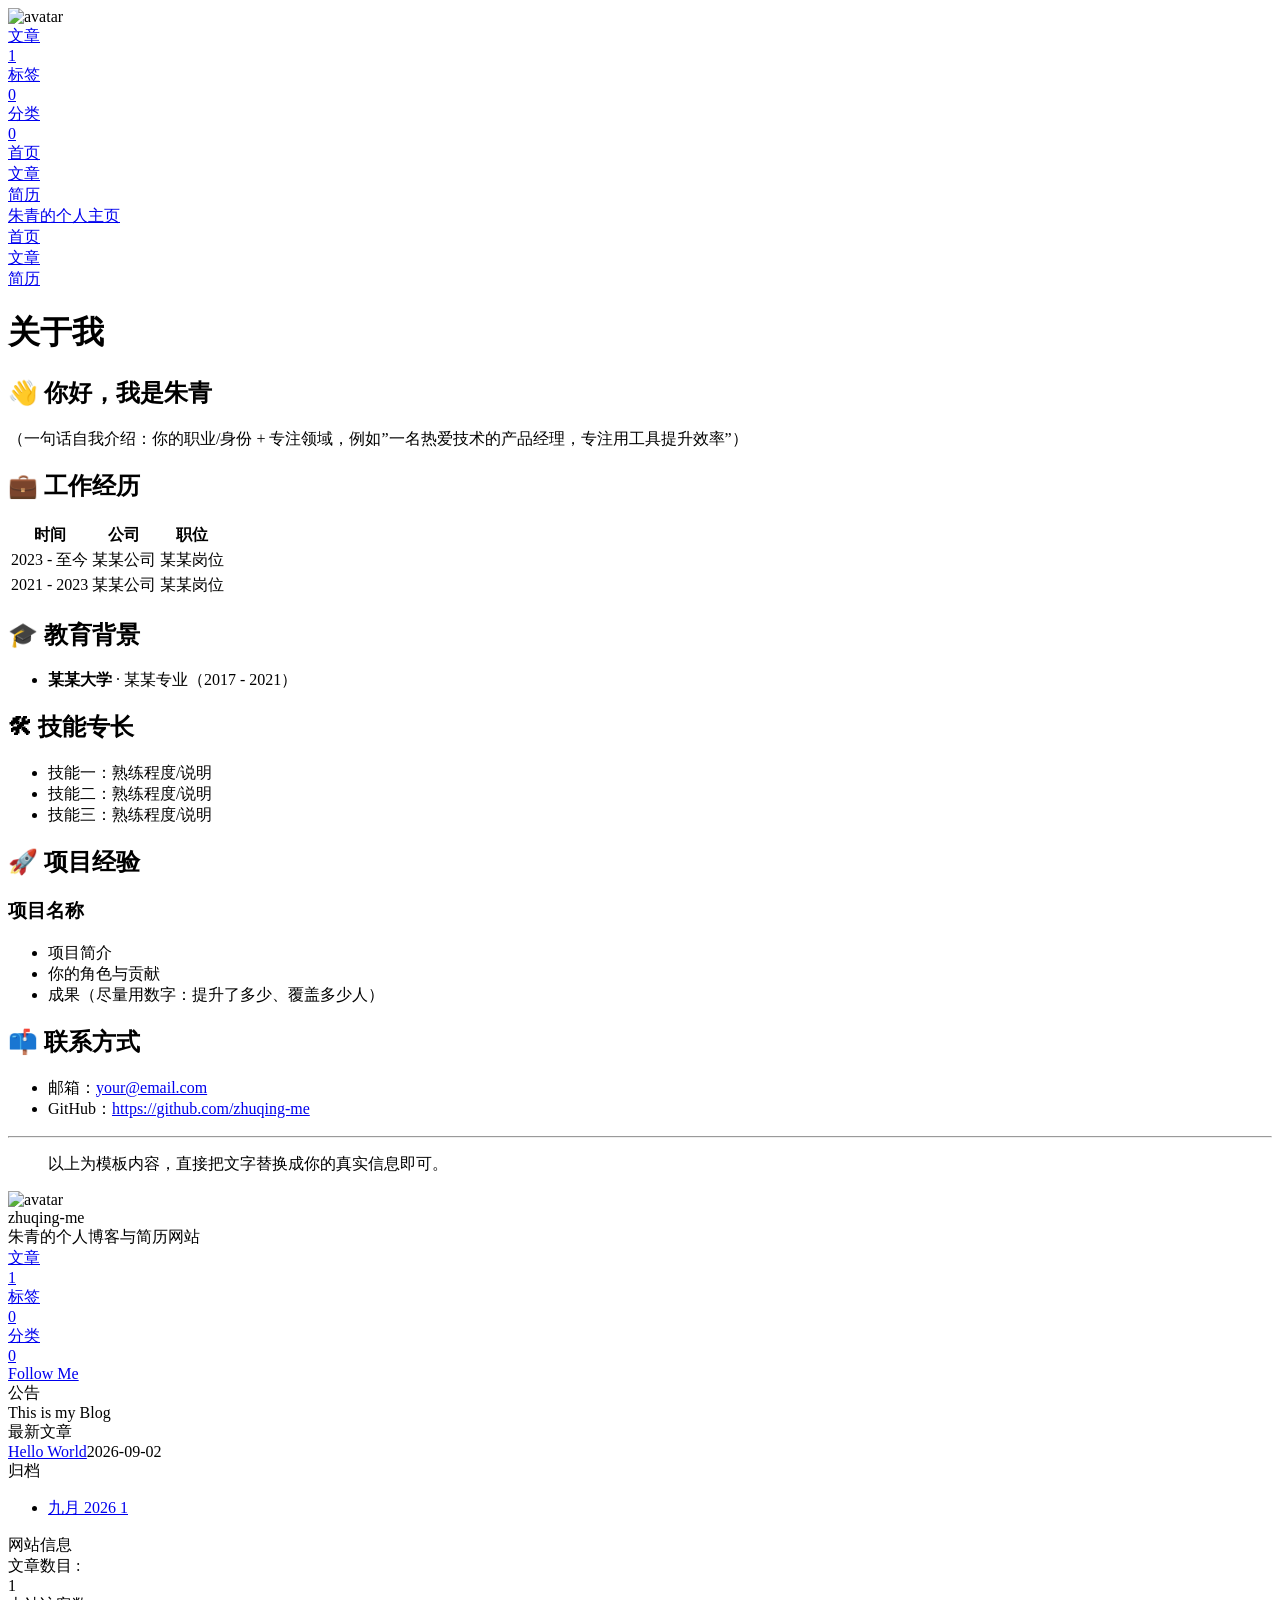
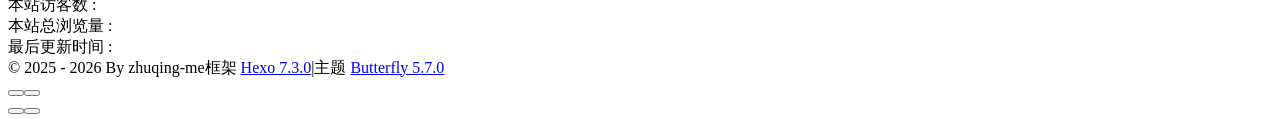
==== about/index.html @ 5af0593c "Site updated: 2026-09-03 00:10:19" ====
<!DOCTYPE html><html lang="zh-CN" data-theme="light"><head><meta charset="UTF-8"><meta http-equiv="X-UA-Compatible" content="IE=edge"><meta name="viewport" content="width=device-width, initial-scale=1.0,viewport-fit=cover"><title>关于我 | 朱青的个人主页</title><meta name="author" content="zhuqing-me"><meta name="copyright" content="zhuqing-me"><meta name="format-detection" content="telephone=no"><meta name="theme-color" content="#ffffff"><meta name="description" content="👋 你好，我是朱青（一句话自我介绍：你的职业&#x2F;身份 + 专注领域，例如”一名热爱技术的产品经理，专注用工具提升效率”） 💼 工作经历   时间 公司 职位    2023 - 至今 某某公司 某某岗位   2021 - 2023 某某公司 某某岗位   🎓 教育背景 某某大学 · 某某专业（2017 - 2021）  🛠 技能专长 技能一：熟练程度&#x2F;说明 技能二：熟练程">
<meta property="og:type" content="website">
<meta property="og:title" content="关于我">
<meta property="og:url" content="https://zhuqing-me.github.io/about/index.html">
<meta property="og:site_name" content="朱青的个人主页">
<meta property="og:description" content="👋 你好，我是朱青（一句话自我介绍：你的职业&#x2F;身份 + 专注领域，例如”一名热爱技术的产品经理，专注用工具提升效率”） 💼 工作经历   时间 公司 职位    2023 - 至今 某某公司 某某岗位   2021 - 2023 某某公司 某某岗位   🎓 教育背景 某某大学 · 某某专业（2017 - 2021）  🛠 技能专长 技能一：熟练程度&#x2F;说明 技能二：熟练程">
<meta property="og:locale" content="zh_CN">
<meta property="og:image" content="https://zhuqing-me.github.io/img/butterfly-icon.png">
<meta property="article:published_time" content="2026-09-02T16:02:01.000Z">
<meta property="article:modified_time" content="2026-09-02T16:02:41.074Z">
<meta property="article:author" content="zhuqing-me">
<meta name="twitter:card" content="summary">
<meta name="twitter:image" content="https://zhuqing-me.github.io/img/butterfly-icon.png"><script type="application/ld+json"></script><link rel="shortcut icon" href="/img/favicon.png"><link rel="canonical" href="https://zhuqing-me.github.io/about/index.html"><link rel="preconnect" href="//cdn.jsdelivr.net"/><link rel="preconnect" href="//busuanzi.ibruce.info"/><link rel="stylesheet" href="/css/index.css?v=5.7.0"><link rel="stylesheet" href="https://cdn.jsdelivr.net/npm/@fortawesome/fontawesome-free@7.3.1/css/all.min.css"><script>
    (() => {
      
    const saveToLocal = {
      set: (key, value, ttl) => {
        const data = { value }

        if (ttl != null) {
          data.expiry = Date.now() + ttl * 86400000
        }

        localStorage.setItem(key, JSON.stringify(data))
      },
      get: key => {
        const itemStr = localStorage.getItem(key)
        if (!itemStr) return

        try {
          const data = JSON.parse(itemStr)

          if (data.expiry && Date.now() > data.expiry) {
            localStorage.removeItem(key)
            return
          }

          return data.value
        } catch {
          localStorage.removeItem(key)
        }
      }
    }

    const scriptCache = new Map()
    const cssCache = new Map()
    window.btf = {
      saveToLocal,
      getScript: (url, attr = {}) => {
        if (scriptCache.has(url)) {
          return scriptCache.get(url)
        }

        const promise = new Promise((resolve, reject) => {
          const script = document.createElement('script')

          script.src = url
          script.async = true

          for (const key in attr) {
            script.setAttribute(key, attr[key])
          }

          script.onload = resolve
          script.onerror = reject

          document.head.appendChild(script)
        })

        scriptCache.set(url, promise)

        return promise
      },
      getCSS: (url, id) => {
        if (cssCache.has(url)) {
          return cssCache.get(url)
        }

        const promise = new Promise((resolve, reject) => {
          const link = document.createElement('link')

          link.rel = 'stylesheet'
          link.href = url

          if (id) {
            link.id = id
          }

          link.onload = resolve
          link.onerror = reject

          document.head.appendChild(link)
        })

        cssCache.set(url, promise)

        return promise
      },
      addGlobalFn: (key, fn, name = false, parent = window) => {
        if (!false && key.startsWith('pjax')) return
        const globalFn = parent.globalFn || {}
        globalFn[key] = globalFn[key] || {}
        globalFn[key][name || Object.keys(globalFn[key]).length] = fn
        parent.globalFn = globalFn
      }
    }
  
      
      const metaThemeColor = document.querySelector('meta[name="theme-color"]')
      const activateDarkMode = () => {
        document.documentElement.dataset.theme = 'dark'
        if (metaThemeColor !== null) {
          metaThemeColor.setAttribute('content', '#0d0d0d')
        }
      }
      const activateLightMode = () => {
        document.documentElement.dataset.theme = 'light'
        if (metaThemeColor !== null) {
          metaThemeColor.setAttribute('content', '#ffffff')
        }
      }

      btf.activateDarkMode = activateDarkMode
      btf.activateLightMode = activateLightMode

      const theme = saveToLocal.get('theme')
    
          theme === 'dark' ? activateDarkMode() : theme === 'light' ? activateLightMode() : null
        
      
      const asideStatus = saveToLocal.get('aside-status')
      if (asideStatus !== undefined) {
        document.documentElement.classList.toggle('hide-aside', asideStatus === 'hide')
      }
    
      
    const detectApple = () => {
      if (/iPad|iPhone|iPod|Macintosh/.test(navigator.userAgent)) {
        document.documentElement.classList.add('apple')
      }
    }
    detectApple()
  
    })()
  </script><script>const GLOBAL_CONFIG = {
  root: '/',
  algolia: undefined,
  localSearch: undefined,
  translate: undefined,
  highlight: {"plugin":"highlight.js","highlightCopy":true,"highlightLang":true,"highlightHeightLimit":false,"highlightFullpage":false,"highlightMacStyle":false},
  copy: {
    success: '复制成功',
    error: '复制失败',
    noSupport: '浏览器不支持'
  },
  relativeDate: {
    homepage: false,
    post: false
  },
  runtime: '',
  dateSuffix: {
    just: '刚刚',
    min: '分钟前',
    hour: '小时前',
    day: '天前',
    month: '个月前'
  },
  copyright: undefined,
  lightbox: 'null',
  Snackbar: undefined,
  infinitegrid: {
    js: 'https://cdn.jsdelivr.net/npm/@egjs/infinitegrid@4.13.0/dist/infinitegrid.min.js',
    buttonText: '加载更多'
  },
  isPhotoFigcaption: false,
  islazyloadPlugin: false,
  isAnchor: false,
  percent: {
    toc: true,
    rightside: false,
  },
  autoDarkmode: false
}</script><script id="config-diff">var GLOBAL_CONFIG_SITE = {
  title: '关于我',
  isHighlightShrink: false,
  isToc: false,
  pageType: 'page'
}</script><meta name="generator" content="Hexo 7.3.0"></head><body><div id="sidebar"><div id="menu-mask"></div><div id="sidebar-menus"><div class="avatar-img text-center"><img src="/img/butterfly-icon.png" onerror="this.onerror=null;this.src='/img/friend_404.gif'" alt="avatar"/></div><div class="site-data text-center"><a href="/archives/"><div class="headline">文章</div><div class="length-num">1</div></a><a href="/tags/"><div class="headline">标签</div><div class="length-num">0</div></a><a href="/categories/"><div class="headline">分类</div><div class="length-num">0</div></a></div><div class="menus_items"><div class="menus_item"><a class="site-page" href="/"><i class="fa-fw fas fa-home"></i><span> 首页</span></a></div><div class="menus_item"><a class="site-page" href="/archives/"><i class="fa-fw fas fa-archive"></i><span> 文章</span></a></div><div class="menus_item"><a class="site-page" href="/about/"><i class="fa-fw fas fa-user"></i><span> 简历</span></a></div></div></div></div><div class="page type-about" id="body-wrap"><header class="not-home-page" id="page-header"><nav id="nav"><span id="blog-info"><a class="nav-site-title" href="/"><span class="site-name">朱青的个人主页</span></a></span><div id="menus"><div class="menus_items"><div class="menus_item"><a class="site-page" href="/"><i class="fa-fw fas fa-home"></i><span> 首页</span></a></div><div class="menus_item"><a class="site-page" href="/archives/"><i class="fa-fw fas fa-archive"></i><span> 文章</span></a></div><div class="menus_item"><a class="site-page" href="/about/"><i class="fa-fw fas fa-user"></i><span> 简历</span></a></div></div><div id="toggle-menu"><span class="site-page"><i class="fas fa-bars fa-fw"></i></span></div></div></nav><div id="page-site-info"><h1 id="site-title">关于我</h1></div></header><main class="layout" id="content-inner"><div id="page"><div class="container" id="article-container"><h2 id="👋-你好，我是朱青"><a href="#👋-你好，我是朱青" class="headerlink" title="👋 你好，我是朱青"></a>👋 你好，我是朱青</h2><p>（一句话自我介绍：你的职业&#x2F;身份 + 专注领域，例如”一名热爱技术的产品经理，专注用工具提升效率”）</p>
<h2 id="💼-工作经历"><a href="#💼-工作经历" class="headerlink" title="💼 工作经历"></a>💼 工作经历</h2><table>
<thead>
<tr>
<th>时间</th>
<th>公司</th>
<th>职位</th>
</tr>
</thead>
<tbody><tr>
<td>2023 - 至今</td>
<td>某某公司</td>
<td>某某岗位</td>
</tr>
<tr>
<td>2021 - 2023</td>
<td>某某公司</td>
<td>某某岗位</td>
</tr>
</tbody></table>
<h2 id="🎓-教育背景"><a href="#🎓-教育背景" class="headerlink" title="🎓 教育背景"></a>🎓 教育背景</h2><ul>
<li><strong>某某大学</strong> · 某某专业（2017 - 2021）</li>
</ul>
<h2 id="🛠-技能专长"><a href="#🛠-技能专长" class="headerlink" title="🛠 技能专长"></a>🛠 技能专长</h2><ul>
<li>技能一：熟练程度&#x2F;说明</li>
<li>技能二：熟练程度&#x2F;说明</li>
<li>技能三：熟练程度&#x2F;说明</li>
</ul>
<h2 id="🚀-项目经验"><a href="#🚀-项目经验" class="headerlink" title="🚀 项目经验"></a>🚀 项目经验</h2><h3 id="项目名称"><a href="#项目名称" class="headerlink" title="项目名称"></a>项目名称</h3><ul>
<li>项目简介</li>
<li>你的角色与贡献</li>
<li>成果（尽量用数字：提升了多少、覆盖多少人）</li>
</ul>
<h2 id="📫-联系方式"><a href="#📫-联系方式" class="headerlink" title="📫 联系方式"></a>📫 联系方式</h2><ul>
<li>邮箱：<a href="mailto:&#x79;&#x6f;&#x75;&#x72;&#64;&#101;&#x6d;&#97;&#x69;&#x6c;&#x2e;&#x63;&#111;&#x6d;">&#x79;&#x6f;&#x75;&#x72;&#64;&#101;&#x6d;&#97;&#x69;&#x6c;&#x2e;&#x63;&#111;&#x6d;</a></li>
<li>GitHub：<a target="_blank" rel="noopener" href="https://github.com/zhuqing-me">https://github.com/zhuqing-me</a></li>
</ul>
<hr>
<blockquote>
<p>以上为模板内容，直接把文字替换成你的真实信息即可。</p>
</blockquote>
</div></div><div class="aside-content" id="aside-content"><div class="card-widget card-info text-center"><div class="avatar-img"><img src="/img/butterfly-icon.png" onerror="this.onerror=null;this.src='/img/friend_404.gif'" alt="avatar"/></div><div class="author-info-name">zhuqing-me</div><div class="author-info-description">朱青的个人博客与简历网站</div><div class="site-data"><a href="/archives/"><div class="headline">文章</div><div class="length-num">1</div></a><a href="/tags/"><div class="headline">标签</div><div class="length-num">0</div></a><a href="/categories/"><div class="headline">分类</div><div class="length-num">0</div></a></div><a id="card-info-btn" target="_blank" rel="noopener" href="https://github.com/xxxxxx"><i class="fab fa-github"></i><span>Follow Me</span></a></div><div class="card-widget card-announcement"><div class="item-headline"><i class="fas fa-bullhorn fa-shake"></i><span>公告</span></div><div class="announcement_content">This is my Blog</div></div><div class="sticky_layout"><div class="card-widget card-recent-post"><div class="item-headline"><i class="fas fa-history"></i><span>最新文章</span></div><div class="aside-list"><div class="aside-list-item no-cover"><div class="content"><a class="title" href="/2026/09/02/hello-world/" title="Hello World">Hello World</a><time datetime="2026-09-02T15:57:11.417Z" title="发表于 2026-09-02 23:57:11">2026-09-02</time></div></div></div></div><div class="card-widget card-archives">
    <div class="item-headline"><i class="fas fa-archive"></i><span>归档</span></div>
  
    <ul class="card-archive-list">
      
        <li class="card-archive-list-item">
          <a class="card-archive-list-link" href="/archives/2026/09/">
            <span class="card-archive-list-date">
              九月 2026
            </span>
            <span class="card-archive-list-count">1</span>
          </a>
        </li>
      
    </ul>
  </div><div class="card-widget card-webinfo"><div class="item-headline"><i class="fas fa-chart-line"></i><span>网站信息</span></div><div class="webinfo"><div class="webinfo-item"><div class="item-name">文章数目 :</div><div class="item-count">1</div></div><div class="webinfo-item"><div class="item-name">本站访客数 :</div><div class="item-count" id="busuanzi_value_site_uv"><i class="fa-solid fa-spinner fa-spin"></i></div></div><div class="webinfo-item"><div class="item-name">本站总浏览量 :</div><div class="item-count" id="busuanzi_value_site_pv"><i class="fa-solid fa-spinner fa-spin"></i></div></div><div class="webinfo-item"><div class="item-name">最后更新时间 :</div><div class="item-count" id="last-push-date" data-lastPushDate="2026-09-02T16:04:42.401Z"><i class="fa-solid fa-spinner fa-spin"></i></div></div></div></div></div></div></main><footer id="footer"><div class="footer-other"><div class="footer-copyright"><span class="copyright">&copy;&nbsp;2025 - 2026 By zhuqing-me</span><span class="framework-info"><span>框架 </span><a target="_blank" rel="noopener" href="https://hexo.io">Hexo 7.3.0</a><span class="footer-separator">|</span><span>主题 </span><a target="_blank" rel="noopener" href="https://github.com/jerryc127/hexo-theme-butterfly">Butterfly 5.7.0</a></span></div></div></footer></div><div id="rightside"><div id="rightside-config-hide"><button id="darkmode" type="button" title="日间和夜间模式切换"><i class="fas fa-adjust"></i></button><button id="hide-aside-btn" type="button" title="单栏和双栏切换"><i class="fas fa-arrows-alt-h"></i></button></div><div id="rightside-config-show"><button id="rightside-config" type="button" title="设置"><i class="fas fa-cog fa-spin"></i></button><button id="go-up" type="button" title="回到顶部"><span class="scroll-percent"></span><i class="fas fa-arrow-up"></i></button></div></div><div><script src="/js/utils.js?v=5.7.0"></script><script src="/js/main.js?v=5.7.0"></script><div class="js-pjax"></div><script async data-pjax src="//busuanzi.ibruce.info/busuanzi/2.3/busuanzi.pure.mini.js"></script></div></body></html>
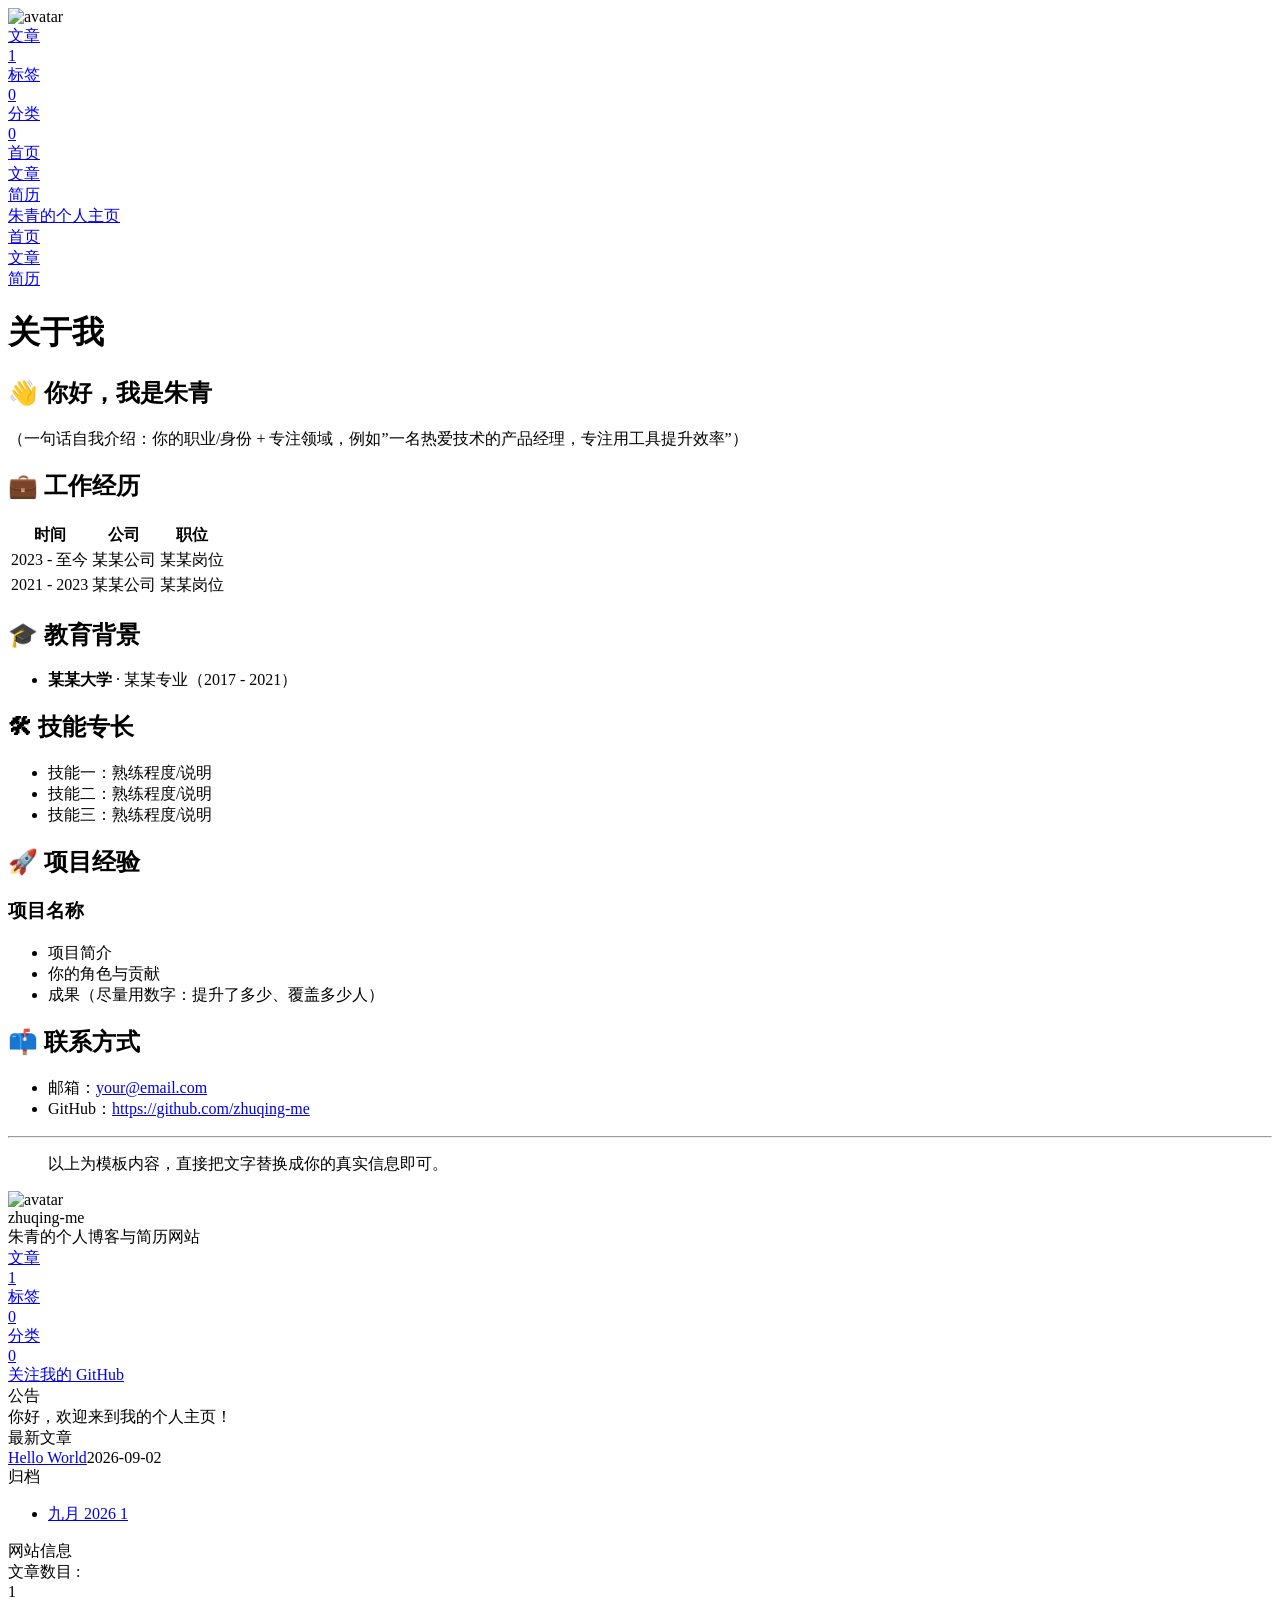
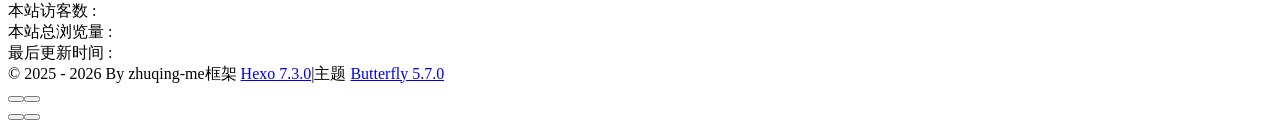
==== commit 1a951ed6: "Site updated: 2026-09-03 00:20:40" ====
--- a/about/index.html
+++ b/about/index.html
@@ -219,14 +219,14 @@
 <li>成果（尽量用数字：提升了多少、覆盖多少人）</li>
 </ul>
 <h2 id="📫-联系方式"><a href="#📫-联系方式" class="headerlink" title="📫 联系方式"></a>📫 联系方式</h2><ul>
-<li>邮箱：<a href="mailto:&#x79;&#x6f;&#x75;&#x72;&#64;&#101;&#x6d;&#97;&#x69;&#x6c;&#x2e;&#x63;&#111;&#x6d;">&#x79;&#x6f;&#x75;&#x72;&#64;&#101;&#x6d;&#97;&#x69;&#x6c;&#x2e;&#x63;&#111;&#x6d;</a></li>
+<li>邮箱：<a href="mailto:&#x79;&#x6f;&#117;&#x72;&#64;&#x65;&#109;&#x61;&#105;&#x6c;&#x2e;&#x63;&#111;&#x6d;">&#x79;&#x6f;&#117;&#x72;&#64;&#x65;&#109;&#x61;&#105;&#x6c;&#x2e;&#x63;&#111;&#x6d;</a></li>
 <li>GitHub：<a target="_blank" rel="noopener" href="https://github.com/zhuqing-me">https://github.com/zhuqing-me</a></li>
 </ul>
 <hr>
 <blockquote>
 <p>以上为模板内容，直接把文字替换成你的真实信息即可。</p>
 </blockquote>
-</div></div><div class="aside-content" id="aside-content"><div class="card-widget card-info text-center"><div class="avatar-img"><img src="/img/butterfly-icon.png" onerror="this.onerror=null;this.src='/img/friend_404.gif'" alt="avatar"/></div><div class="author-info-name">zhuqing-me</div><div class="author-info-description">朱青的个人博客与简历网站</div><div class="site-data"><a href="/archives/"><div class="headline">文章</div><div class="length-num">1</div></a><a href="/tags/"><div class="headline">标签</div><div class="length-num">0</div></a><a href="/categories/"><div class="headline">分类</div><div class="length-num">0</div></a></div><a id="card-info-btn" target="_blank" rel="noopener" href="https://github.com/xxxxxx"><i class="fab fa-github"></i><span>Follow Me</span></a></div><div class="card-widget card-announcement"><div class="item-headline"><i class="fas fa-bullhorn fa-shake"></i><span>公告</span></div><div class="announcement_content">This is my Blog</div></div><div class="sticky_layout"><div class="card-widget card-recent-post"><div class="item-headline"><i class="fas fa-history"></i><span>最新文章</span></div><div class="aside-list"><div class="aside-list-item no-cover"><div class="content"><a class="title" href="/2026/09/02/hello-world/" title="Hello World">Hello World</a><time datetime="2026-09-02T15:57:11.417Z" title="发表于 2026-09-02 23:57:11">2026-09-02</time></div></div></div></div><div class="card-widget card-archives">
+</div></div><div class="aside-content" id="aside-content"><div class="card-widget card-info text-center"><div class="avatar-img"><img src="/img/butterfly-icon.png" onerror="this.onerror=null;this.src='/img/friend_404.gif'" alt="avatar"/></div><div class="author-info-name">zhuqing-me</div><div class="author-info-description">朱青的个人博客与简历网站</div><div class="site-data"><a href="/archives/"><div class="headline">文章</div><div class="length-num">1</div></a><a href="/tags/"><div class="headline">标签</div><div class="length-num">0</div></a><a href="/categories/"><div class="headline">分类</div><div class="length-num">0</div></a></div><a id="card-info-btn" target="_blank" rel="noopener" href="https://github.com/zhuqing-me"><i class="fab fa-github"></i><span>关注我的 GitHub</span></a></div><div class="card-widget card-announcement"><div class="item-headline"><i class="fas fa-bullhorn fa-shake"></i><span>公告</span></div><div class="announcement_content">你好，欢迎来到我的个人主页！</div></div><div class="sticky_layout"><div class="card-widget card-recent-post"><div class="item-headline"><i class="fas fa-history"></i><span>最新文章</span></div><div class="aside-list"><div class="aside-list-item no-cover"><div class="content"><a class="title" href="/2026/09/02/hello-world/" title="Hello World">Hello World</a><time datetime="2026-09-02T15:57:11.417Z" title="发表于 2026-09-02 23:57:11">2026-09-02</time></div></div></div></div><div class="card-widget card-archives">
     <div class="item-headline"><i class="fas fa-archive"></i><span>归档</span></div>
   
     <ul class="card-archive-list">
@@ -241,4 +241,4 @@
         </li>
       
     </ul>
-  </div><div class="card-widget card-webinfo"><div class="item-headline"><i class="fas fa-chart-line"></i><span>网站信息</span></div><div class="webinfo"><div class="webinfo-item"><div class="item-name">文章数目 :</div><div class="item-count">1</div></div><div class="webinfo-item"><div class="item-name">本站访客数 :</div><div class="item-count" id="busuanzi_value_site_uv"><i class="fa-solid fa-spinner fa-spin"></i></div></div><div class="webinfo-item"><div class="item-name">本站总浏览量 :</div><div class="item-count" id="busuanzi_value_site_pv"><i class="fa-solid fa-spinner fa-spin"></i></div></div><div class="webinfo-item"><div class="item-name">最后更新时间 :</div><div class="item-count" id="last-push-date" data-lastPushDate="2026-09-02T16:04:42.401Z"><i class="fa-solid fa-spinner fa-spin"></i></div></div></div></div></div></div></main><footer id="footer"><div class="footer-other"><div class="footer-copyright"><span class="copyright">&copy;&nbsp;2025 - 2026 By zhuqing-me</span><span class="framework-info"><span>框架 </span><a target="_blank" rel="noopener" href="https://hexo.io">Hexo 7.3.0</a><span class="footer-separator">|</span><span>主题 </span><a target="_blank" rel="noopener" href="https://github.com/jerryc127/hexo-theme-butterfly">Butterfly 5.7.0</a></span></div></div></footer></div><div id="rightside"><div id="rightside-config-hide"><button id="darkmode" type="button" title="日间和夜间模式切换"><i class="fas fa-adjust"></i></button><button id="hide-aside-btn" type="button" title="单栏和双栏切换"><i class="fas fa-arrows-alt-h"></i></button></div><div id="rightside-config-show"><button id="rightside-config" type="button" title="设置"><i class="fas fa-cog fa-spin"></i></button><button id="go-up" type="button" title="回到顶部"><span class="scroll-percent"></span><i class="fas fa-arrow-up"></i></button></div></div><div><script src="/js/utils.js?v=5.7.0"></script><script src="/js/main.js?v=5.7.0"></script><div class="js-pjax"></div><script async data-pjax src="//busuanzi.ibruce.info/busuanzi/2.3/busuanzi.pure.mini.js"></script></div></body></html>+  </div><div class="card-widget card-webinfo"><div class="item-headline"><i class="fas fa-chart-line"></i><span>网站信息</span></div><div class="webinfo"><div class="webinfo-item"><div class="item-name">文章数目 :</div><div class="item-count">1</div></div><div class="webinfo-item"><div class="item-name">本站访客数 :</div><div class="item-count" id="busuanzi_value_site_uv"><i class="fa-solid fa-spinner fa-spin"></i></div></div><div class="webinfo-item"><div class="item-name">本站总浏览量 :</div><div class="item-count" id="busuanzi_value_site_pv"><i class="fa-solid fa-spinner fa-spin"></i></div></div><div class="webinfo-item"><div class="item-name">最后更新时间 :</div><div class="item-count" id="last-push-date" data-lastPushDate="2026-09-02T16:19:31.646Z"><i class="fa-solid fa-spinner fa-spin"></i></div></div></div></div></div></div></main><footer id="footer"><div class="footer-other"><div class="footer-copyright"><span class="copyright">&copy;&nbsp;2025 - 2026 By zhuqing-me</span><span class="framework-info"><span>框架 </span><a target="_blank" rel="noopener" href="https://hexo.io">Hexo 7.3.0</a><span class="footer-separator">|</span><span>主题 </span><a target="_blank" rel="noopener" href="https://github.com/jerryc127/hexo-theme-butterfly">Butterfly 5.7.0</a></span></div></div></footer></div><div id="rightside"><div id="rightside-config-hide"><button id="darkmode" type="button" title="日间和夜间模式切换"><i class="fas fa-adjust"></i></button><button id="hide-aside-btn" type="button" title="单栏和双栏切换"><i class="fas fa-arrows-alt-h"></i></button></div><div id="rightside-config-show"><button id="rightside-config" type="button" title="设置"><i class="fas fa-cog fa-spin"></i></button><button id="go-up" type="button" title="回到顶部"><span class="scroll-percent"></span><i class="fas fa-arrow-up"></i></button></div></div><div><script src="/js/utils.js?v=5.7.0"></script><script src="/js/main.js?v=5.7.0"></script><div class="js-pjax"></div><script async data-pjax src="//busuanzi.ibruce.info/busuanzi/2.3/busuanzi.pure.mini.js"></script></div></body></html>
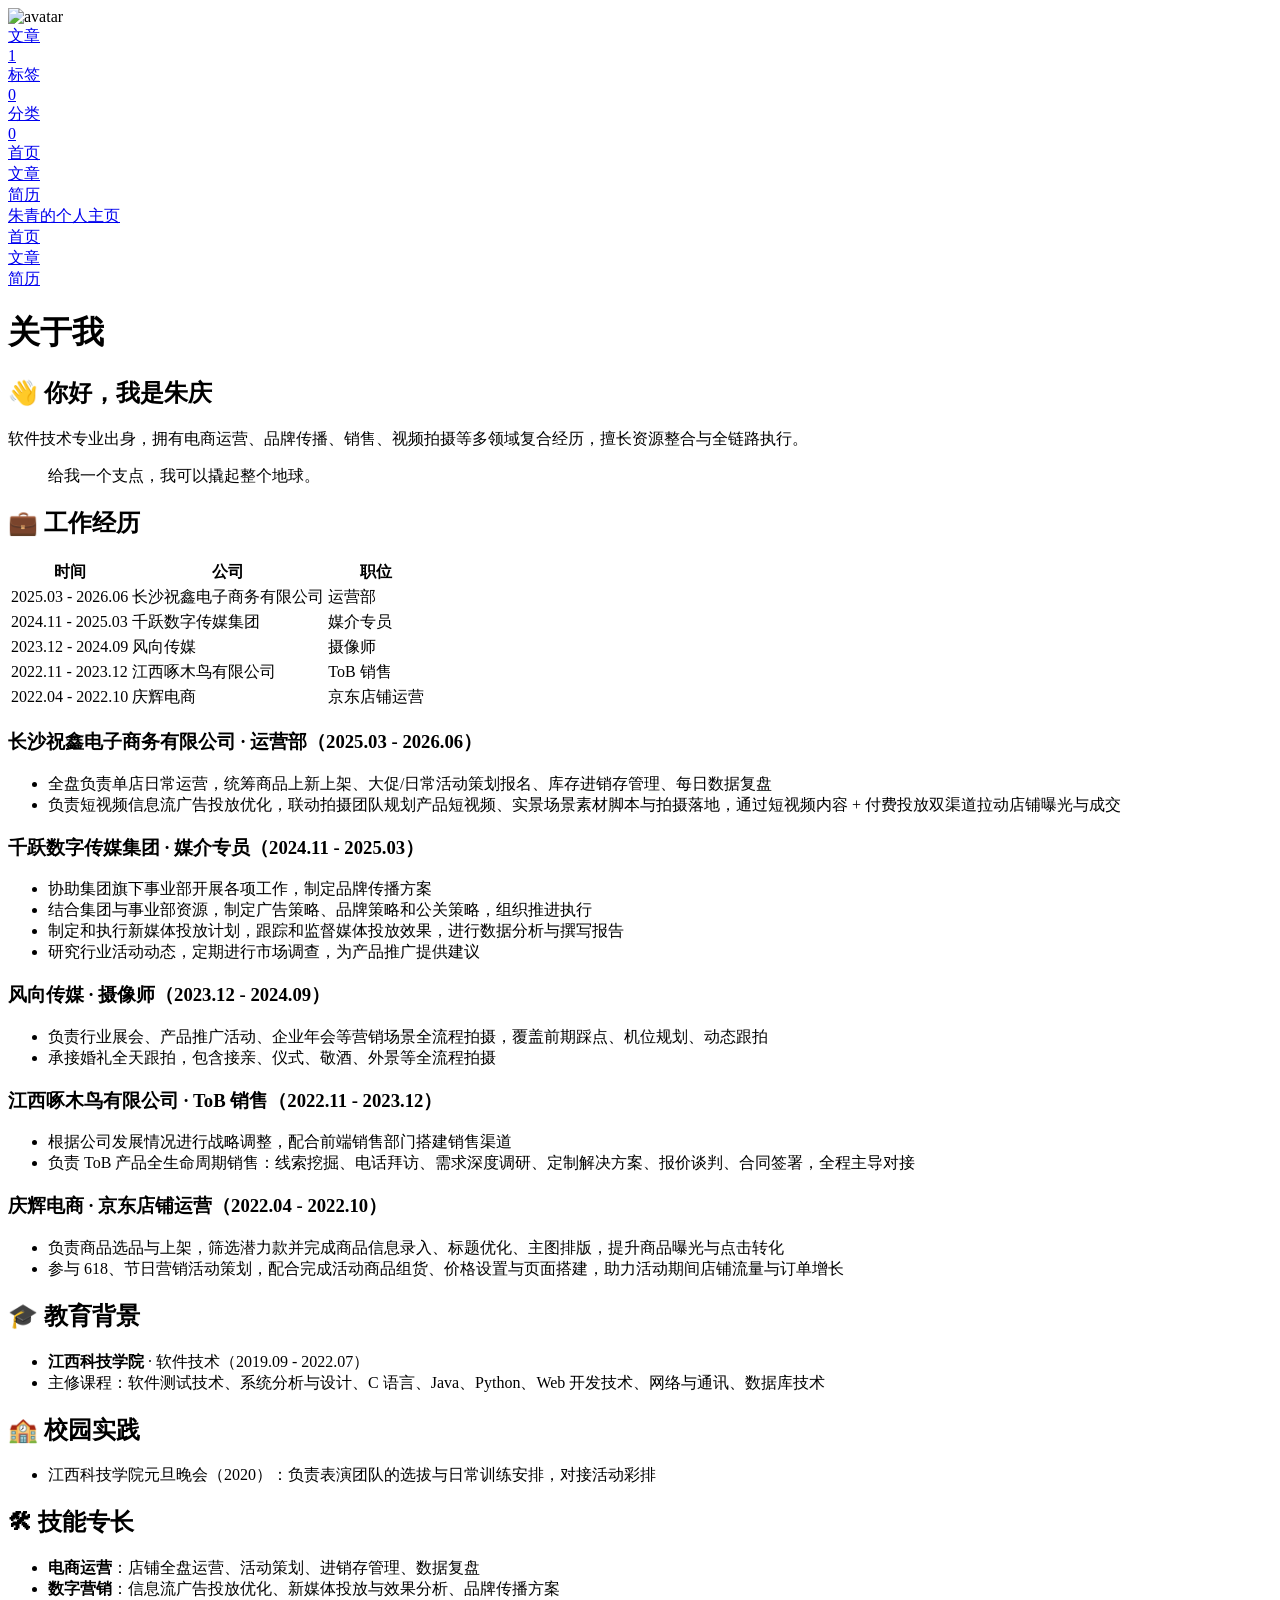
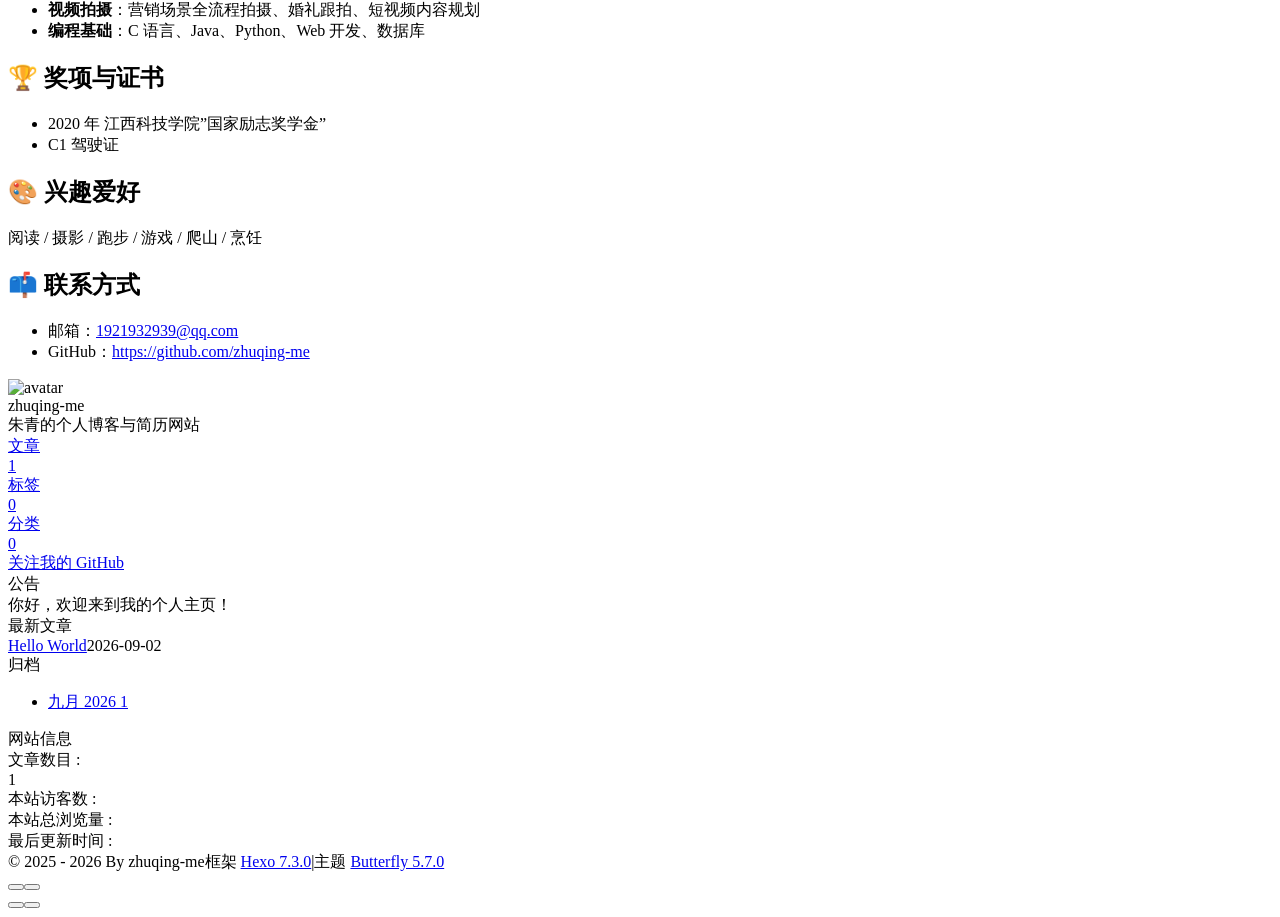
==== commit 72f67ec8: "Site updated: 2026-09-03 00:30:12" ====
--- a/about/index.html
+++ b/about/index.html
@@ -1,13 +1,13 @@
-<!DOCTYPE html><html lang="zh-CN" data-theme="light"><head><meta charset="UTF-8"><meta http-equiv="X-UA-Compatible" content="IE=edge"><meta name="viewport" content="width=device-width, initial-scale=1.0,viewport-fit=cover"><title>关于我 | 朱青的个人主页</title><meta name="author" content="zhuqing-me"><meta name="copyright" content="zhuqing-me"><meta name="format-detection" content="telephone=no"><meta name="theme-color" content="#ffffff"><meta name="description" content="👋 你好，我是朱青（一句话自我介绍：你的职业&#x2F;身份 + 专注领域，例如”一名热爱技术的产品经理，专注用工具提升效率”） 💼 工作经历   时间 公司 职位    2023 - 至今 某某公司 某某岗位   2021 - 2023 某某公司 某某岗位   🎓 教育背景 某某大学 · 某某专业（2017 - 2021）  🛠 技能专长 技能一：熟练程度&#x2F;说明 技能二：熟练程">
+<!DOCTYPE html><html lang="zh-CN" data-theme="light"><head><meta charset="UTF-8"><meta http-equiv="X-UA-Compatible" content="IE=edge"><meta name="viewport" content="width=device-width, initial-scale=1.0,viewport-fit=cover"><title>关于我 | 朱青的个人主页</title><meta name="author" content="zhuqing-me"><meta name="copyright" content="zhuqing-me"><meta name="format-detection" content="telephone=no"><meta name="theme-color" content="#ffffff"><meta name="description" content="👋 你好，我是朱庆软件技术专业出身，拥有电商运营、品牌传播、销售、视频拍摄等多领域复合经历，擅长资源整合与全链路执行。  给我一个支点，我可以撬起整个地球。  💼 工作经历   时间 公司 职位    2025.03 - 2026.06 长沙祝鑫电子商务有限公司 运营部   2024.11 - 2025.03 千跃数字传媒集团 媒介专员   2023.12 - 2024.09 风向传媒 摄像师">
 <meta property="og:type" content="website">
 <meta property="og:title" content="关于我">
 <meta property="og:url" content="https://zhuqing-me.github.io/about/index.html">
 <meta property="og:site_name" content="朱青的个人主页">
-<meta property="og:description" content="👋 你好，我是朱青（一句话自我介绍：你的职业&#x2F;身份 + 专注领域，例如”一名热爱技术的产品经理，专注用工具提升效率”） 💼 工作经历   时间 公司 职位    2023 - 至今 某某公司 某某岗位   2021 - 2023 某某公司 某某岗位   🎓 教育背景 某某大学 · 某某专业（2017 - 2021）  🛠 技能专长 技能一：熟练程度&#x2F;说明 技能二：熟练程">
+<meta property="og:description" content="👋 你好，我是朱庆软件技术专业出身，拥有电商运营、品牌传播、销售、视频拍摄等多领域复合经历，擅长资源整合与全链路执行。  给我一个支点，我可以撬起整个地球。  💼 工作经历   时间 公司 职位    2025.03 - 2026.06 长沙祝鑫电子商务有限公司 运营部   2024.11 - 2025.03 千跃数字传媒集团 媒介专员   2023.12 - 2024.09 风向传媒 摄像师">
 <meta property="og:locale" content="zh_CN">
 <meta property="og:image" content="https://zhuqing-me.github.io/img/butterfly-icon.png">
 <meta property="article:published_time" content="2026-09-02T16:02:01.000Z">
-<meta property="article:modified_time" content="2026-09-02T16:02:41.074Z">
+<meta property="article:modified_time" content="2026-09-02T16:29:36.115Z">
 <meta property="article:author" content="zhuqing-me">
 <meta name="twitter:card" content="summary">
 <meta name="twitter:image" content="https://zhuqing-me.github.io/img/butterfly-icon.png"><script type="application/ld+json"></script><link rel="shortcut icon" href="/img/favicon.png"><link rel="canonical" href="https://zhuqing-me.github.io/about/index.html"><link rel="preconnect" href="//cdn.jsdelivr.net"/><link rel="preconnect" href="//busuanzi.ibruce.info"/><link rel="stylesheet" href="/css/index.css?v=5.7.0"><link rel="stylesheet" href="https://cdn.jsdelivr.net/npm/@fortawesome/fontawesome-free@7.3.1/css/all.min.css"><script>
@@ -185,7 +185,10 @@
   isHighlightShrink: false,
   isToc: false,
   pageType: 'page'
-}</script><meta name="generator" content="Hexo 7.3.0"></head><body><div id="sidebar"><div id="menu-mask"></div><div id="sidebar-menus"><div class="avatar-img text-center"><img src="/img/butterfly-icon.png" onerror="this.onerror=null;this.src='/img/friend_404.gif'" alt="avatar"/></div><div class="site-data text-center"><a href="/archives/"><div class="headline">文章</div><div class="length-num">1</div></a><a href="/tags/"><div class="headline">标签</div><div class="length-num">0</div></a><a href="/categories/"><div class="headline">分类</div><div class="length-num">0</div></a></div><div class="menus_items"><div class="menus_item"><a class="site-page" href="/"><i class="fa-fw fas fa-home"></i><span> 首页</span></a></div><div class="menus_item"><a class="site-page" href="/archives/"><i class="fa-fw fas fa-archive"></i><span> 文章</span></a></div><div class="menus_item"><a class="site-page" href="/about/"><i class="fa-fw fas fa-user"></i><span> 简历</span></a></div></div></div></div><div class="page type-about" id="body-wrap"><header class="not-home-page" id="page-header"><nav id="nav"><span id="blog-info"><a class="nav-site-title" href="/"><span class="site-name">朱青的个人主页</span></a></span><div id="menus"><div class="menus_items"><div class="menus_item"><a class="site-page" href="/"><i class="fa-fw fas fa-home"></i><span> 首页</span></a></div><div class="menus_item"><a class="site-page" href="/archives/"><i class="fa-fw fas fa-archive"></i><span> 文章</span></a></div><div class="menus_item"><a class="site-page" href="/about/"><i class="fa-fw fas fa-user"></i><span> 简历</span></a></div></div><div id="toggle-menu"><span class="site-page"><i class="fas fa-bars fa-fw"></i></span></div></div></nav><div id="page-site-info"><h1 id="site-title">关于我</h1></div></header><main class="layout" id="content-inner"><div id="page"><div class="container" id="article-container"><h2 id="👋-你好，我是朱青"><a href="#👋-你好，我是朱青" class="headerlink" title="👋 你好，我是朱青"></a>👋 你好，我是朱青</h2><p>（一句话自我介绍：你的职业&#x2F;身份 + 专注领域，例如”一名热爱技术的产品经理，专注用工具提升效率”）</p>
+}</script><meta name="generator" content="Hexo 7.3.0"></head><body><div id="sidebar"><div id="menu-mask"></div><div id="sidebar-menus"><div class="avatar-img text-center"><img src="/img/butterfly-icon.png" onerror="this.onerror=null;this.src='/img/friend_404.gif'" alt="avatar"/></div><div class="site-data text-center"><a href="/archives/"><div class="headline">文章</div><div class="length-num">1</div></a><a href="/tags/"><div class="headline">标签</div><div class="length-num">0</div></a><a href="/categories/"><div class="headline">分类</div><div class="length-num">0</div></a></div><div class="menus_items"><div class="menus_item"><a class="site-page" href="/"><i class="fa-fw fas fa-home"></i><span> 首页</span></a></div><div class="menus_item"><a class="site-page" href="/archives/"><i class="fa-fw fas fa-archive"></i><span> 文章</span></a></div><div class="menus_item"><a class="site-page" href="/about/"><i class="fa-fw fas fa-user"></i><span> 简历</span></a></div></div></div></div><div class="page type-about" id="body-wrap"><header class="not-home-page" id="page-header"><nav id="nav"><span id="blog-info"><a class="nav-site-title" href="/"><span class="site-name">朱青的个人主页</span></a></span><div id="menus"><div class="menus_items"><div class="menus_item"><a class="site-page" href="/"><i class="fa-fw fas fa-home"></i><span> 首页</span></a></div><div class="menus_item"><a class="site-page" href="/archives/"><i class="fa-fw fas fa-archive"></i><span> 文章</span></a></div><div class="menus_item"><a class="site-page" href="/about/"><i class="fa-fw fas fa-user"></i><span> 简历</span></a></div></div><div id="toggle-menu"><span class="site-page"><i class="fas fa-bars fa-fw"></i></span></div></div></nav><div id="page-site-info"><h1 id="site-title">关于我</h1></div></header><main class="layout" id="content-inner"><div id="page"><div class="container" id="article-container"><h2 id="👋-你好，我是朱庆"><a href="#👋-你好，我是朱庆" class="headerlink" title="👋 你好，我是朱庆"></a>👋 你好，我是朱庆</h2><p>软件技术专业出身，拥有电商运营、品牌传播、销售、视频拍摄等多领域复合经历，擅长资源整合与全链路执行。</p>
+<blockquote>
+<p>给我一个支点，我可以撬起整个地球。</p>
+</blockquote>
 <h2 id="💼-工作经历"><a href="#💼-工作经历" class="headerlink" title="💼 工作经历"></a>💼 工作经历</h2><table>
 <thead>
 <tr>
@@ -195,37 +198,75 @@
 </tr>
 </thead>
 <tbody><tr>
-<td>2023 - 至今</td>
-<td>某某公司</td>
-<td>某某岗位</td>
-</tr>
-<tr>
-<td>2021 - 2023</td>
-<td>某某公司</td>
-<td>某某岗位</td>
+<td>2025.03 - 2026.06</td>
+<td>长沙祝鑫电子商务有限公司</td>
+<td>运营部</td>
+</tr>
+<tr>
+<td>2024.11 - 2025.03</td>
+<td>千跃数字传媒集团</td>
+<td>媒介专员</td>
+</tr>
+<tr>
+<td>2023.12 - 2024.09</td>
+<td>风向传媒</td>
+<td>摄像师</td>
+</tr>
+<tr>
+<td>2022.11 - 2023.12</td>
+<td>江西啄木鸟有限公司</td>
+<td>ToB 销售</td>
+</tr>
+<tr>
+<td>2022.04 - 2022.10</td>
+<td>庆辉电商</td>
+<td>京东店铺运营</td>
 </tr>
 </tbody></table>
+<h3 id="长沙祝鑫电子商务有限公司-·-运营部（2025-03-2026-06）"><a href="#长沙祝鑫电子商务有限公司-·-运营部（2025-03-2026-06）" class="headerlink" title="长沙祝鑫电子商务有限公司 · 运营部（2025.03 - 2026.06）"></a>长沙祝鑫电子商务有限公司 · 运营部（2025.03 - 2026.06）</h3><ul>
+<li>全盘负责单店日常运营，统筹商品上新上架、大促&#x2F;日常活动策划报名、库存进销存管理、每日数据复盘</li>
+<li>负责短视频信息流广告投放优化，联动拍摄团队规划产品短视频、实景场景素材脚本与拍摄落地，通过短视频内容 + 付费投放双渠道拉动店铺曝光与成交</li>
+</ul>
+<h3 id="千跃数字传媒集团-·-媒介专员（2024-11-2025-03）"><a href="#千跃数字传媒集团-·-媒介专员（2024-11-2025-03）" class="headerlink" title="千跃数字传媒集团 · 媒介专员（2024.11 - 2025.03）"></a>千跃数字传媒集团 · 媒介专员（2024.11 - 2025.03）</h3><ul>
+<li>协助集团旗下事业部开展各项工作，制定品牌传播方案</li>
+<li>结合集团与事业部资源，制定广告策略、品牌策略和公关策略，组织推进执行</li>
+<li>制定和执行新媒体投放计划，跟踪和监督媒体投放效果，进行数据分析与撰写报告</li>
+<li>研究行业活动动态，定期进行市场调查，为产品推广提供建议</li>
+</ul>
+<h3 id="风向传媒-·-摄像师（2023-12-2024-09）"><a href="#风向传媒-·-摄像师（2023-12-2024-09）" class="headerlink" title="风向传媒 · 摄像师（2023.12 - 2024.09）"></a>风向传媒 · 摄像师（2023.12 - 2024.09）</h3><ul>
+<li>负责行业展会、产品推广活动、企业年会等营销场景全流程拍摄，覆盖前期踩点、机位规划、动态跟拍</li>
+<li>承接婚礼全天跟拍，包含接亲、仪式、敬酒、外景等全流程拍摄</li>
+</ul>
+<h3 id="江西啄木鸟有限公司-·-ToB-销售（2022-11-2023-12）"><a href="#江西啄木鸟有限公司-·-ToB-销售（2022-11-2023-12）" class="headerlink" title="江西啄木鸟有限公司 · ToB 销售（2022.11 - 2023.12）"></a>江西啄木鸟有限公司 · ToB 销售（2022.11 - 2023.12）</h3><ul>
+<li>根据公司发展情况进行战略调整，配合前端销售部门搭建销售渠道</li>
+<li>负责 ToB 产品全生命周期销售：线索挖掘、电话拜访、需求深度调研、定制解决方案、报价谈判、合同签署，全程主导对接</li>
+</ul>
+<h3 id="庆辉电商-·-京东店铺运营（2022-04-2022-10）"><a href="#庆辉电商-·-京东店铺运营（2022-04-2022-10）" class="headerlink" title="庆辉电商 · 京东店铺运营（2022.04 - 2022.10）"></a>庆辉电商 · 京东店铺运营（2022.04 - 2022.10）</h3><ul>
+<li>负责商品选品与上架，筛选潜力款并完成商品信息录入、标题优化、主图排版，提升商品曝光与点击转化</li>
+<li>参与 618、节日营销活动策划，配合完成活动商品组货、价格设置与页面搭建，助力活动期间店铺流量与订单增长</li>
+</ul>
 <h2 id="🎓-教育背景"><a href="#🎓-教育背景" class="headerlink" title="🎓 教育背景"></a>🎓 教育背景</h2><ul>
-<li><strong>某某大学</strong> · 某某专业（2017 - 2021）</li>
+<li><strong>江西科技学院</strong> · 软件技术（2019.09 - 2022.07）</li>
+<li>主修课程：软件测试技术、系统分析与设计、C 语言、Java、Python、Web 开发技术、网络与通讯、数据库技术</li>
+</ul>
+<h2 id="🏫-校园实践"><a href="#🏫-校园实践" class="headerlink" title="🏫 校园实践"></a>🏫 校园实践</h2><ul>
+<li>江西科技学院元旦晚会（2020）：负责表演团队的选拔与日常训练安排，对接活动彩排</li>
 </ul>
 <h2 id="🛠-技能专长"><a href="#🛠-技能专长" class="headerlink" title="🛠 技能专长"></a>🛠 技能专长</h2><ul>
-<li>技能一：熟练程度&#x2F;说明</li>
-<li>技能二：熟练程度&#x2F;说明</li>
-<li>技能三：熟练程度&#x2F;说明</li>
-</ul>
-<h2 id="🚀-项目经验"><a href="#🚀-项目经验" class="headerlink" title="🚀 项目经验"></a>🚀 项目经验</h2><h3 id="项目名称"><a href="#项目名称" class="headerlink" title="项目名称"></a>项目名称</h3><ul>
-<li>项目简介</li>
-<li>你的角色与贡献</li>
-<li>成果（尽量用数字：提升了多少、覆盖多少人）</li>
-</ul>
+<li><strong>电商运营</strong>：店铺全盘运营、活动策划、进销存管理、数据复盘</li>
+<li><strong>数字营销</strong>：信息流广告投放优化、新媒体投放与效果分析、品牌传播方案</li>
+<li><strong>视频拍摄</strong>：营销场景全流程拍摄、婚礼跟拍、短视频内容规划</li>
+<li><strong>编程基础</strong>：C 语言、Java、Python、Web 开发、数据库</li>
+</ul>
+<h2 id="🏆-奖项与证书"><a href="#🏆-奖项与证书" class="headerlink" title="🏆 奖项与证书"></a>🏆 奖项与证书</h2><ul>
+<li>2020 年 江西科技学院”国家励志奖学金”</li>
+<li>C1 驾驶证</li>
+</ul>
+<h2 id="🎨-兴趣爱好"><a href="#🎨-兴趣爱好" class="headerlink" title="🎨 兴趣爱好"></a>🎨 兴趣爱好</h2><p>阅读 &#x2F; 摄影 &#x2F; 跑步 &#x2F; 游戏 &#x2F; 爬山 &#x2F; 烹饪</p>
 <h2 id="📫-联系方式"><a href="#📫-联系方式" class="headerlink" title="📫 联系方式"></a>📫 联系方式</h2><ul>
-<li>邮箱：<a href="mailto:&#x79;&#x6f;&#117;&#x72;&#64;&#x65;&#109;&#x61;&#105;&#x6c;&#x2e;&#x63;&#111;&#x6d;">&#x79;&#x6f;&#117;&#x72;&#64;&#x65;&#109;&#x61;&#105;&#x6c;&#x2e;&#x63;&#111;&#x6d;</a></li>
+<li>邮箱：<a href="mailto:&#x31;&#57;&#x32;&#x31;&#57;&#51;&#50;&#x39;&#51;&#57;&#64;&#x71;&#113;&#x2e;&#x63;&#111;&#109;">&#x31;&#57;&#x32;&#x31;&#57;&#51;&#50;&#x39;&#51;&#57;&#64;&#x71;&#113;&#x2e;&#x63;&#111;&#109;</a></li>
 <li>GitHub：<a target="_blank" rel="noopener" href="https://github.com/zhuqing-me">https://github.com/zhuqing-me</a></li>
 </ul>
-<hr>
-<blockquote>
-<p>以上为模板内容，直接把文字替换成你的真实信息即可。</p>
-</blockquote>
 </div></div><div class="aside-content" id="aside-content"><div class="card-widget card-info text-center"><div class="avatar-img"><img src="/img/butterfly-icon.png" onerror="this.onerror=null;this.src='/img/friend_404.gif'" alt="avatar"/></div><div class="author-info-name">zhuqing-me</div><div class="author-info-description">朱青的个人博客与简历网站</div><div class="site-data"><a href="/archives/"><div class="headline">文章</div><div class="length-num">1</div></a><a href="/tags/"><div class="headline">标签</div><div class="length-num">0</div></a><a href="/categories/"><div class="headline">分类</div><div class="length-num">0</div></a></div><a id="card-info-btn" target="_blank" rel="noopener" href="https://github.com/zhuqing-me"><i class="fab fa-github"></i><span>关注我的 GitHub</span></a></div><div class="card-widget card-announcement"><div class="item-headline"><i class="fas fa-bullhorn fa-shake"></i><span>公告</span></div><div class="announcement_content">你好，欢迎来到我的个人主页！</div></div><div class="sticky_layout"><div class="card-widget card-recent-post"><div class="item-headline"><i class="fas fa-history"></i><span>最新文章</span></div><div class="aside-list"><div class="aside-list-item no-cover"><div class="content"><a class="title" href="/2026/09/02/hello-world/" title="Hello World">Hello World</a><time datetime="2026-09-02T15:57:11.417Z" title="发表于 2026-09-02 23:57:11">2026-09-02</time></div></div></div></div><div class="card-widget card-archives">
     <div class="item-headline"><i class="fas fa-archive"></i><span>归档</span></div>
   
@@ -241,4 +282,4 @@
         </li>
       
     </ul>
-  </div><div class="card-widget card-webinfo"><div class="item-headline"><i class="fas fa-chart-line"></i><span>网站信息</span></div><div class="webinfo"><div class="webinfo-item"><div class="item-name">文章数目 :</div><div class="item-count">1</div></div><div class="webinfo-item"><div class="item-name">本站访客数 :</div><div class="item-count" id="busuanzi_value_site_uv"><i class="fa-solid fa-spinner fa-spin"></i></div></div><div class="webinfo-item"><div class="item-name">本站总浏览量 :</div><div class="item-count" id="busuanzi_value_site_pv"><i class="fa-solid fa-spinner fa-spin"></i></div></div><div class="webinfo-item"><div class="item-name">最后更新时间 :</div><div class="item-count" id="last-push-date" data-lastPushDate="2026-09-02T16:19:31.646Z"><i class="fa-solid fa-spinner fa-spin"></i></div></div></div></div></div></div></main><footer id="footer"><div class="footer-other"><div class="footer-copyright"><span class="copyright">&copy;&nbsp;2025 - 2026 By zhuqing-me</span><span class="framework-info"><span>框架 </span><a target="_blank" rel="noopener" href="https://hexo.io">Hexo 7.3.0</a><span class="footer-separator">|</span><span>主题 </span><a target="_blank" rel="noopener" href="https://github.com/jerryc127/hexo-theme-butterfly">Butterfly 5.7.0</a></span></div></div></footer></div><div id="rightside"><div id="rightside-config-hide"><button id="darkmode" type="button" title="日间和夜间模式切换"><i class="fas fa-adjust"></i></button><button id="hide-aside-btn" type="button" title="单栏和双栏切换"><i class="fas fa-arrows-alt-h"></i></button></div><div id="rightside-config-show"><button id="rightside-config" type="button" title="设置"><i class="fas fa-cog fa-spin"></i></button><button id="go-up" type="button" title="回到顶部"><span class="scroll-percent"></span><i class="fas fa-arrow-up"></i></button></div></div><div><script src="/js/utils.js?v=5.7.0"></script><script src="/js/main.js?v=5.7.0"></script><div class="js-pjax"></div><script async data-pjax src="//busuanzi.ibruce.info/busuanzi/2.3/busuanzi.pure.mini.js"></script></div></body></html>+  </div><div class="card-widget card-webinfo"><div class="item-headline"><i class="fas fa-chart-line"></i><span>网站信息</span></div><div class="webinfo"><div class="webinfo-item"><div class="item-name">文章数目 :</div><div class="item-count">1</div></div><div class="webinfo-item"><div class="item-name">本站访客数 :</div><div class="item-count" id="busuanzi_value_site_uv"><i class="fa-solid fa-spinner fa-spin"></i></div></div><div class="webinfo-item"><div class="item-name">本站总浏览量 :</div><div class="item-count" id="busuanzi_value_site_pv"><i class="fa-solid fa-spinner fa-spin"></i></div></div><div class="webinfo-item"><div class="item-name">最后更新时间 :</div><div class="item-count" id="last-push-date" data-lastPushDate="2026-09-02T16:30:10.449Z"><i class="fa-solid fa-spinner fa-spin"></i></div></div></div></div></div></div></main><footer id="footer"><div class="footer-other"><div class="footer-copyright"><span class="copyright">&copy;&nbsp;2025 - 2026 By zhuqing-me</span><span class="framework-info"><span>框架 </span><a target="_blank" rel="noopener" href="https://hexo.io">Hexo 7.3.0</a><span class="footer-separator">|</span><span>主题 </span><a target="_blank" rel="noopener" href="https://github.com/jerryc127/hexo-theme-butterfly">Butterfly 5.7.0</a></span></div></div></footer></div><div id="rightside"><div id="rightside-config-hide"><button id="darkmode" type="button" title="日间和夜间模式切换"><i class="fas fa-adjust"></i></button><button id="hide-aside-btn" type="button" title="单栏和双栏切换"><i class="fas fa-arrows-alt-h"></i></button></div><div id="rightside-config-show"><button id="rightside-config" type="button" title="设置"><i class="fas fa-cog fa-spin"></i></button><button id="go-up" type="button" title="回到顶部"><span class="scroll-percent"></span><i class="fas fa-arrow-up"></i></button></div></div><div><script src="/js/utils.js?v=5.7.0"></script><script src="/js/main.js?v=5.7.0"></script><div class="js-pjax"></div><script async data-pjax src="//busuanzi.ibruce.info/busuanzi/2.3/busuanzi.pure.mini.js"></script></div></body></html>
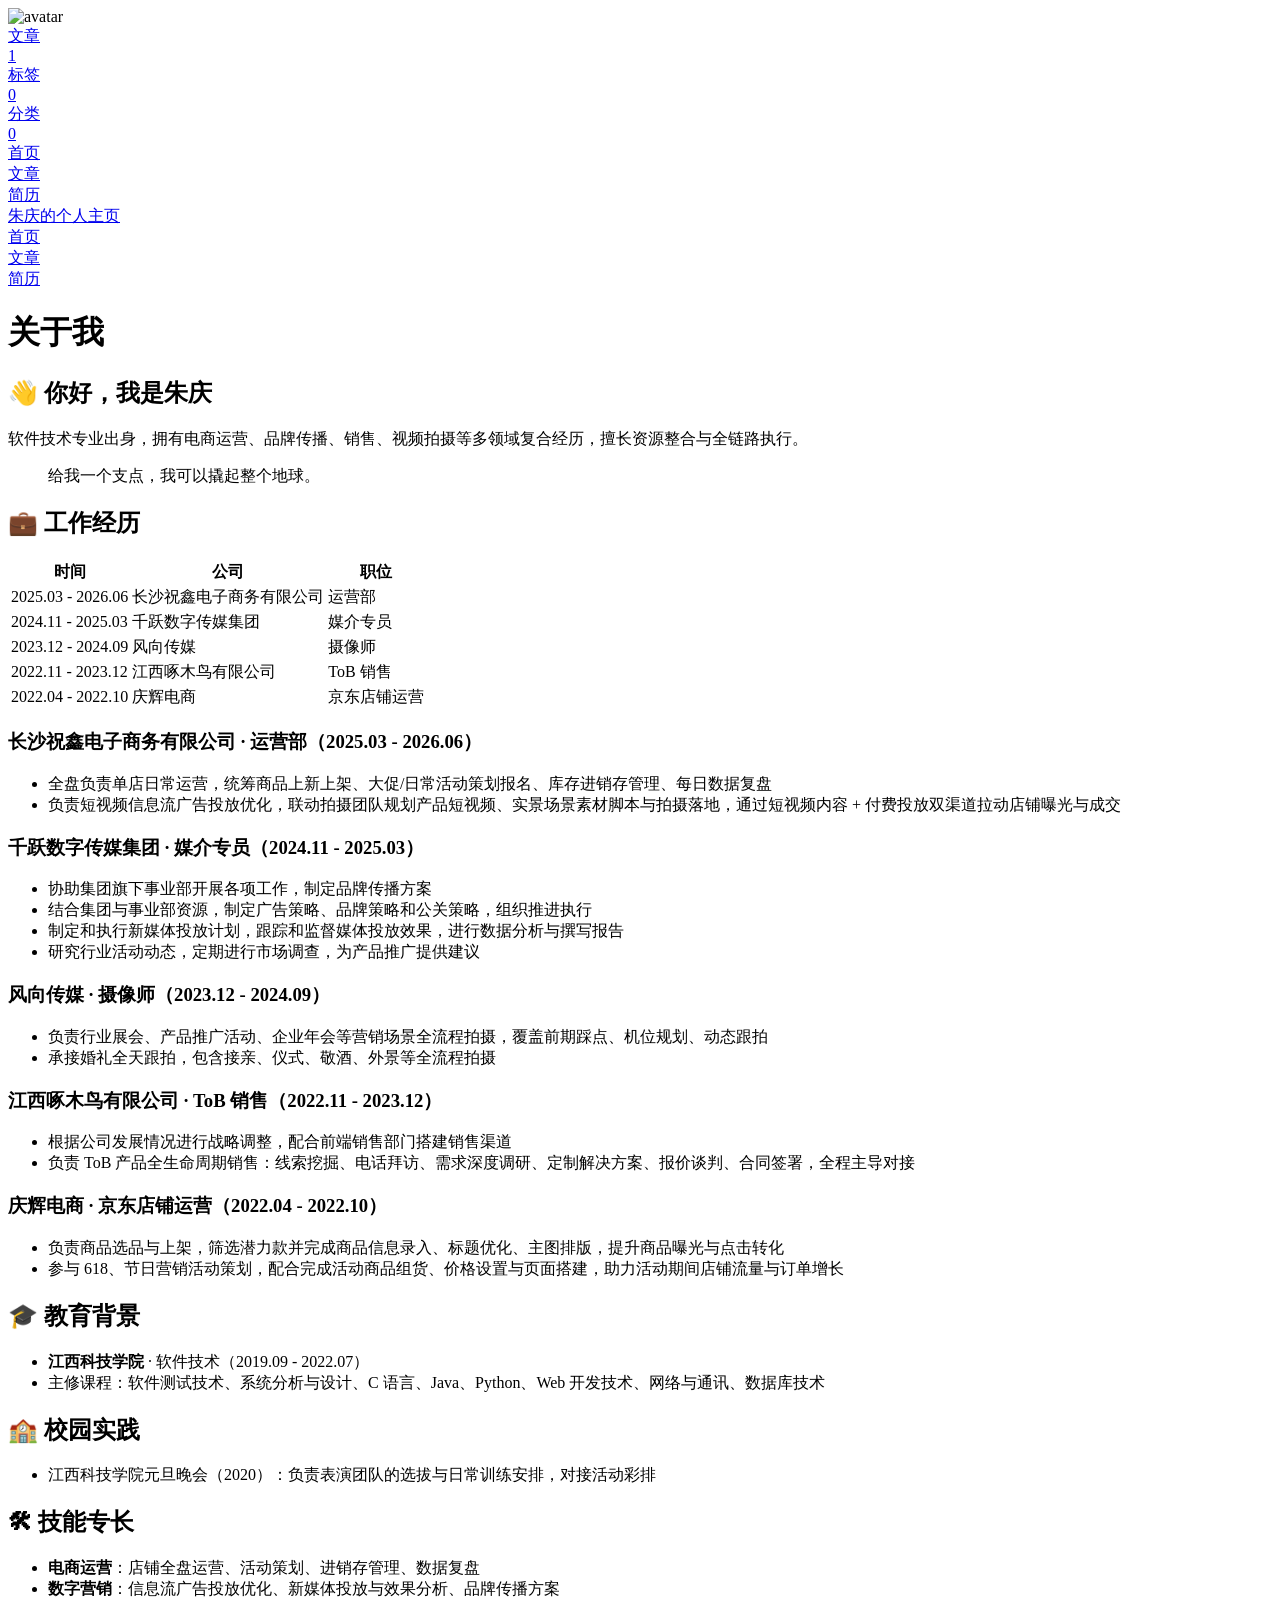
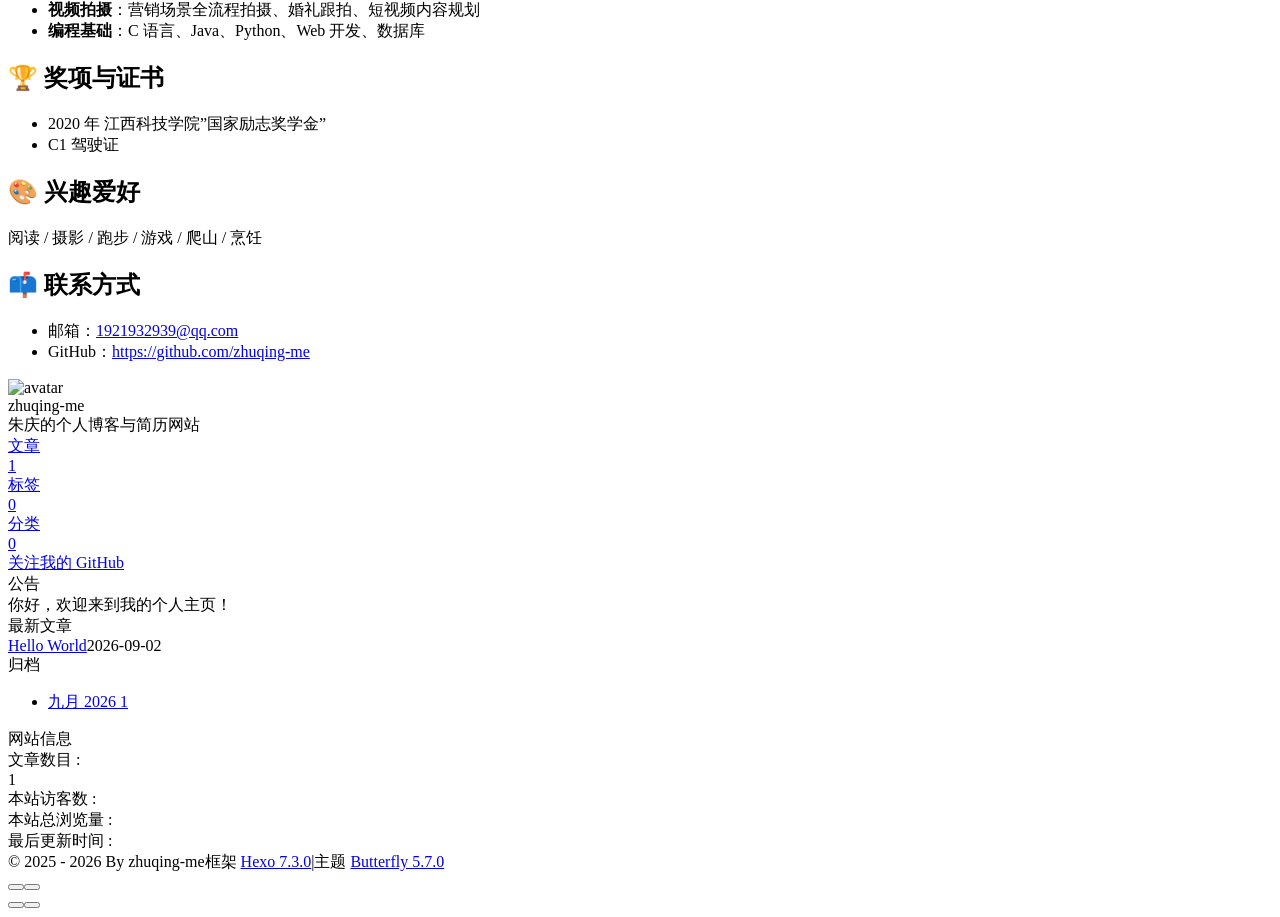
==== commit a9e8bebd: "Site updated: 2026-09-03 00:35:07" ====
--- a/about/index.html
+++ b/about/index.html
@@ -1,8 +1,8 @@
-<!DOCTYPE html><html lang="zh-CN" data-theme="light"><head><meta charset="UTF-8"><meta http-equiv="X-UA-Compatible" content="IE=edge"><meta name="viewport" content="width=device-width, initial-scale=1.0,viewport-fit=cover"><title>关于我 | 朱青的个人主页</title><meta name="author" content="zhuqing-me"><meta name="copyright" content="zhuqing-me"><meta name="format-detection" content="telephone=no"><meta name="theme-color" content="#ffffff"><meta name="description" content="👋 你好，我是朱庆软件技术专业出身，拥有电商运营、品牌传播、销售、视频拍摄等多领域复合经历，擅长资源整合与全链路执行。  给我一个支点，我可以撬起整个地球。  💼 工作经历   时间 公司 职位    2025.03 - 2026.06 长沙祝鑫电子商务有限公司 运营部   2024.11 - 2025.03 千跃数字传媒集团 媒介专员   2023.12 - 2024.09 风向传媒 摄像师">
+<!DOCTYPE html><html lang="zh-CN" data-theme="light"><head><meta charset="UTF-8"><meta http-equiv="X-UA-Compatible" content="IE=edge"><meta name="viewport" content="width=device-width, initial-scale=1.0,viewport-fit=cover"><title>关于我 | 朱庆的个人主页</title><meta name="author" content="zhuqing-me"><meta name="copyright" content="zhuqing-me"><meta name="format-detection" content="telephone=no"><meta name="theme-color" content="#ffffff"><meta name="description" content="👋 你好，我是朱庆软件技术专业出身，拥有电商运营、品牌传播、销售、视频拍摄等多领域复合经历，擅长资源整合与全链路执行。  给我一个支点，我可以撬起整个地球。  💼 工作经历   时间 公司 职位    2025.03 - 2026.06 长沙祝鑫电子商务有限公司 运营部   2024.11 - 2025.03 千跃数字传媒集团 媒介专员   2023.12 - 2024.09 风向传媒 摄像师">
 <meta property="og:type" content="website">
 <meta property="og:title" content="关于我">
 <meta property="og:url" content="https://zhuqing-me.github.io/about/index.html">
-<meta property="og:site_name" content="朱青的个人主页">
+<meta property="og:site_name" content="朱庆的个人主页">
 <meta property="og:description" content="👋 你好，我是朱庆软件技术专业出身，拥有电商运营、品牌传播、销售、视频拍摄等多领域复合经历，擅长资源整合与全链路执行。  给我一个支点，我可以撬起整个地球。  💼 工作经历   时间 公司 职位    2025.03 - 2026.06 长沙祝鑫电子商务有限公司 运营部   2024.11 - 2025.03 千跃数字传媒集团 媒介专员   2023.12 - 2024.09 风向传媒 摄像师">
 <meta property="og:locale" content="zh_CN">
 <meta property="og:image" content="https://zhuqing-me.github.io/img/butterfly-icon.png">
@@ -185,7 +185,7 @@
   isHighlightShrink: false,
   isToc: false,
   pageType: 'page'
-}</script><meta name="generator" content="Hexo 7.3.0"></head><body><div id="sidebar"><div id="menu-mask"></div><div id="sidebar-menus"><div class="avatar-img text-center"><img src="/img/butterfly-icon.png" onerror="this.onerror=null;this.src='/img/friend_404.gif'" alt="avatar"/></div><div class="site-data text-center"><a href="/archives/"><div class="headline">文章</div><div class="length-num">1</div></a><a href="/tags/"><div class="headline">标签</div><div class="length-num">0</div></a><a href="/categories/"><div class="headline">分类</div><div class="length-num">0</div></a></div><div class="menus_items"><div class="menus_item"><a class="site-page" href="/"><i class="fa-fw fas fa-home"></i><span> 首页</span></a></div><div class="menus_item"><a class="site-page" href="/archives/"><i class="fa-fw fas fa-archive"></i><span> 文章</span></a></div><div class="menus_item"><a class="site-page" href="/about/"><i class="fa-fw fas fa-user"></i><span> 简历</span></a></div></div></div></div><div class="page type-about" id="body-wrap"><header class="not-home-page" id="page-header"><nav id="nav"><span id="blog-info"><a class="nav-site-title" href="/"><span class="site-name">朱青的个人主页</span></a></span><div id="menus"><div class="menus_items"><div class="menus_item"><a class="site-page" href="/"><i class="fa-fw fas fa-home"></i><span> 首页</span></a></div><div class="menus_item"><a class="site-page" href="/archives/"><i class="fa-fw fas fa-archive"></i><span> 文章</span></a></div><div class="menus_item"><a class="site-page" href="/about/"><i class="fa-fw fas fa-user"></i><span> 简历</span></a></div></div><div id="toggle-menu"><span class="site-page"><i class="fas fa-bars fa-fw"></i></span></div></div></nav><div id="page-site-info"><h1 id="site-title">关于我</h1></div></header><main class="layout" id="content-inner"><div id="page"><div class="container" id="article-container"><h2 id="👋-你好，我是朱庆"><a href="#👋-你好，我是朱庆" class="headerlink" title="👋 你好，我是朱庆"></a>👋 你好，我是朱庆</h2><p>软件技术专业出身，拥有电商运营、品牌传播、销售、视频拍摄等多领域复合经历，擅长资源整合与全链路执行。</p>
+}</script><meta name="generator" content="Hexo 7.3.0"></head><body><div id="sidebar"><div id="menu-mask"></div><div id="sidebar-menus"><div class="avatar-img text-center"><img src="/img/butterfly-icon.png" onerror="this.onerror=null;this.src='/img/friend_404.gif'" alt="avatar"/></div><div class="site-data text-center"><a href="/archives/"><div class="headline">文章</div><div class="length-num">1</div></a><a href="/tags/"><div class="headline">标签</div><div class="length-num">0</div></a><a href="/categories/"><div class="headline">分类</div><div class="length-num">0</div></a></div><div class="menus_items"><div class="menus_item"><a class="site-page" href="/"><i class="fa-fw fas fa-home"></i><span> 首页</span></a></div><div class="menus_item"><a class="site-page" href="/archives/"><i class="fa-fw fas fa-archive"></i><span> 文章</span></a></div><div class="menus_item"><a class="site-page" href="/about/"><i class="fa-fw fas fa-user"></i><span> 简历</span></a></div></div></div></div><div class="page type-about" id="body-wrap"><header class="not-home-page" id="page-header"><nav id="nav"><span id="blog-info"><a class="nav-site-title" href="/"><span class="site-name">朱庆的个人主页</span></a></span><div id="menus"><div class="menus_items"><div class="menus_item"><a class="site-page" href="/"><i class="fa-fw fas fa-home"></i><span> 首页</span></a></div><div class="menus_item"><a class="site-page" href="/archives/"><i class="fa-fw fas fa-archive"></i><span> 文章</span></a></div><div class="menus_item"><a class="site-page" href="/about/"><i class="fa-fw fas fa-user"></i><span> 简历</span></a></div></div><div id="toggle-menu"><span class="site-page"><i class="fas fa-bars fa-fw"></i></span></div></div></nav><div id="page-site-info"><h1 id="site-title">关于我</h1></div></header><main class="layout" id="content-inner"><div id="page"><div class="container" id="article-container"><h2 id="👋-你好，我是朱庆"><a href="#👋-你好，我是朱庆" class="headerlink" title="👋 你好，我是朱庆"></a>👋 你好，我是朱庆</h2><p>软件技术专业出身，拥有电商运营、品牌传播、销售、视频拍摄等多领域复合经历，擅长资源整合与全链路执行。</p>
 <blockquote>
 <p>给我一个支点，我可以撬起整个地球。</p>
 </blockquote>
@@ -264,10 +264,10 @@
 </ul>
 <h2 id="🎨-兴趣爱好"><a href="#🎨-兴趣爱好" class="headerlink" title="🎨 兴趣爱好"></a>🎨 兴趣爱好</h2><p>阅读 &#x2F; 摄影 &#x2F; 跑步 &#x2F; 游戏 &#x2F; 爬山 &#x2F; 烹饪</p>
 <h2 id="📫-联系方式"><a href="#📫-联系方式" class="headerlink" title="📫 联系方式"></a>📫 联系方式</h2><ul>
-<li>邮箱：<a href="mailto:&#x31;&#57;&#x32;&#x31;&#57;&#51;&#50;&#x39;&#51;&#57;&#64;&#x71;&#113;&#x2e;&#x63;&#111;&#109;">&#x31;&#57;&#x32;&#x31;&#57;&#51;&#50;&#x39;&#51;&#57;&#64;&#x71;&#113;&#x2e;&#x63;&#111;&#109;</a></li>
+<li>邮箱：<a href="mailto:&#49;&#57;&#50;&#x31;&#x39;&#x33;&#x32;&#x39;&#51;&#57;&#x40;&#x71;&#x71;&#46;&#x63;&#x6f;&#x6d;">&#49;&#57;&#50;&#x31;&#x39;&#x33;&#x32;&#x39;&#51;&#57;&#x40;&#x71;&#x71;&#46;&#x63;&#x6f;&#x6d;</a></li>
 <li>GitHub：<a target="_blank" rel="noopener" href="https://github.com/zhuqing-me">https://github.com/zhuqing-me</a></li>
 </ul>
-</div></div><div class="aside-content" id="aside-content"><div class="card-widget card-info text-center"><div class="avatar-img"><img src="/img/butterfly-icon.png" onerror="this.onerror=null;this.src='/img/friend_404.gif'" alt="avatar"/></div><div class="author-info-name">zhuqing-me</div><div class="author-info-description">朱青的个人博客与简历网站</div><div class="site-data"><a href="/archives/"><div class="headline">文章</div><div class="length-num">1</div></a><a href="/tags/"><div class="headline">标签</div><div class="length-num">0</div></a><a href="/categories/"><div class="headline">分类</div><div class="length-num">0</div></a></div><a id="card-info-btn" target="_blank" rel="noopener" href="https://github.com/zhuqing-me"><i class="fab fa-github"></i><span>关注我的 GitHub</span></a></div><div class="card-widget card-announcement"><div class="item-headline"><i class="fas fa-bullhorn fa-shake"></i><span>公告</span></div><div class="announcement_content">你好，欢迎来到我的个人主页！</div></div><div class="sticky_layout"><div class="card-widget card-recent-post"><div class="item-headline"><i class="fas fa-history"></i><span>最新文章</span></div><div class="aside-list"><div class="aside-list-item no-cover"><div class="content"><a class="title" href="/2026/09/02/hello-world/" title="Hello World">Hello World</a><time datetime="2026-09-02T15:57:11.417Z" title="发表于 2026-09-02 23:57:11">2026-09-02</time></div></div></div></div><div class="card-widget card-archives">
+</div></div><div class="aside-content" id="aside-content"><div class="card-widget card-info text-center"><div class="avatar-img"><img src="/img/butterfly-icon.png" onerror="this.onerror=null;this.src='/img/friend_404.gif'" alt="avatar"/></div><div class="author-info-name">zhuqing-me</div><div class="author-info-description">朱庆的个人博客与简历网站</div><div class="site-data"><a href="/archives/"><div class="headline">文章</div><div class="length-num">1</div></a><a href="/tags/"><div class="headline">标签</div><div class="length-num">0</div></a><a href="/categories/"><div class="headline">分类</div><div class="length-num">0</div></a></div><a id="card-info-btn" target="_blank" rel="noopener" href="https://github.com/zhuqing-me"><i class="fab fa-github"></i><span>关注我的 GitHub</span></a></div><div class="card-widget card-announcement"><div class="item-headline"><i class="fas fa-bullhorn fa-shake"></i><span>公告</span></div><div class="announcement_content">你好，欢迎来到我的个人主页！</div></div><div class="sticky_layout"><div class="card-widget card-recent-post"><div class="item-headline"><i class="fas fa-history"></i><span>最新文章</span></div><div class="aside-list"><div class="aside-list-item no-cover"><div class="content"><a class="title" href="/2026/09/02/hello-world/" title="Hello World">Hello World</a><time datetime="2026-09-02T15:57:11.417Z" title="发表于 2026-09-02 23:57:11">2026-09-02</time></div></div></div></div><div class="card-widget card-archives">
     <div class="item-headline"><i class="fas fa-archive"></i><span>归档</span></div>
   
     <ul class="card-archive-list">
@@ -282,4 +282,4 @@
         </li>
       
     </ul>
-  </div><div class="card-widget card-webinfo"><div class="item-headline"><i class="fas fa-chart-line"></i><span>网站信息</span></div><div class="webinfo"><div class="webinfo-item"><div class="item-name">文章数目 :</div><div class="item-count">1</div></div><div class="webinfo-item"><div class="item-name">本站访客数 :</div><div class="item-count" id="busuanzi_value_site_uv"><i class="fa-solid fa-spinner fa-spin"></i></div></div><div class="webinfo-item"><div class="item-name">本站总浏览量 :</div><div class="item-count" id="busuanzi_value_site_pv"><i class="fa-solid fa-spinner fa-spin"></i></div></div><div class="webinfo-item"><div class="item-name">最后更新时间 :</div><div class="item-count" id="last-push-date" data-lastPushDate="2026-09-02T16:30:10.449Z"><i class="fa-solid fa-spinner fa-spin"></i></div></div></div></div></div></div></main><footer id="footer"><div class="footer-other"><div class="footer-copyright"><span class="copyright">&copy;&nbsp;2025 - 2026 By zhuqing-me</span><span class="framework-info"><span>框架 </span><a target="_blank" rel="noopener" href="https://hexo.io">Hexo 7.3.0</a><span class="footer-separator">|</span><span>主题 </span><a target="_blank" rel="noopener" href="https://github.com/jerryc127/hexo-theme-butterfly">Butterfly 5.7.0</a></span></div></div></footer></div><div id="rightside"><div id="rightside-config-hide"><button id="darkmode" type="button" title="日间和夜间模式切换"><i class="fas fa-adjust"></i></button><button id="hide-aside-btn" type="button" title="单栏和双栏切换"><i class="fas fa-arrows-alt-h"></i></button></div><div id="rightside-config-show"><button id="rightside-config" type="button" title="设置"><i class="fas fa-cog fa-spin"></i></button><button id="go-up" type="button" title="回到顶部"><span class="scroll-percent"></span><i class="fas fa-arrow-up"></i></button></div></div><div><script src="/js/utils.js?v=5.7.0"></script><script src="/js/main.js?v=5.7.0"></script><div class="js-pjax"></div><script async data-pjax src="//busuanzi.ibruce.info/busuanzi/2.3/busuanzi.pure.mini.js"></script></div></body></html>+  </div><div class="card-widget card-webinfo"><div class="item-headline"><i class="fas fa-chart-line"></i><span>网站信息</span></div><div class="webinfo"><div class="webinfo-item"><div class="item-name">文章数目 :</div><div class="item-count">1</div></div><div class="webinfo-item"><div class="item-name">本站访客数 :</div><div class="item-count" id="busuanzi_value_site_uv"><i class="fa-solid fa-spinner fa-spin"></i></div></div><div class="webinfo-item"><div class="item-name">本站总浏览量 :</div><div class="item-count" id="busuanzi_value_site_pv"><i class="fa-solid fa-spinner fa-spin"></i></div></div><div class="webinfo-item"><div class="item-name">最后更新时间 :</div><div class="item-count" id="last-push-date" data-lastPushDate="2026-09-02T16:35:04.841Z"><i class="fa-solid fa-spinner fa-spin"></i></div></div></div></div></div></div></main><footer id="footer"><div class="footer-other"><div class="footer-copyright"><span class="copyright">&copy;&nbsp;2025 - 2026 By zhuqing-me</span><span class="framework-info"><span>框架 </span><a target="_blank" rel="noopener" href="https://hexo.io">Hexo 7.3.0</a><span class="footer-separator">|</span><span>主题 </span><a target="_blank" rel="noopener" href="https://github.com/jerryc127/hexo-theme-butterfly">Butterfly 5.7.0</a></span></div></div></footer></div><div id="rightside"><div id="rightside-config-hide"><button id="darkmode" type="button" title="日间和夜间模式切换"><i class="fas fa-adjust"></i></button><button id="hide-aside-btn" type="button" title="单栏和双栏切换"><i class="fas fa-arrows-alt-h"></i></button></div><div id="rightside-config-show"><button id="rightside-config" type="button" title="设置"><i class="fas fa-cog fa-spin"></i></button><button id="go-up" type="button" title="回到顶部"><span class="scroll-percent"></span><i class="fas fa-arrow-up"></i></button></div></div><div><script src="/js/utils.js?v=5.7.0"></script><script src="/js/main.js?v=5.7.0"></script><div class="js-pjax"></div><script async data-pjax src="//busuanzi.ibruce.info/busuanzi/2.3/busuanzi.pure.mini.js"></script></div></body></html>
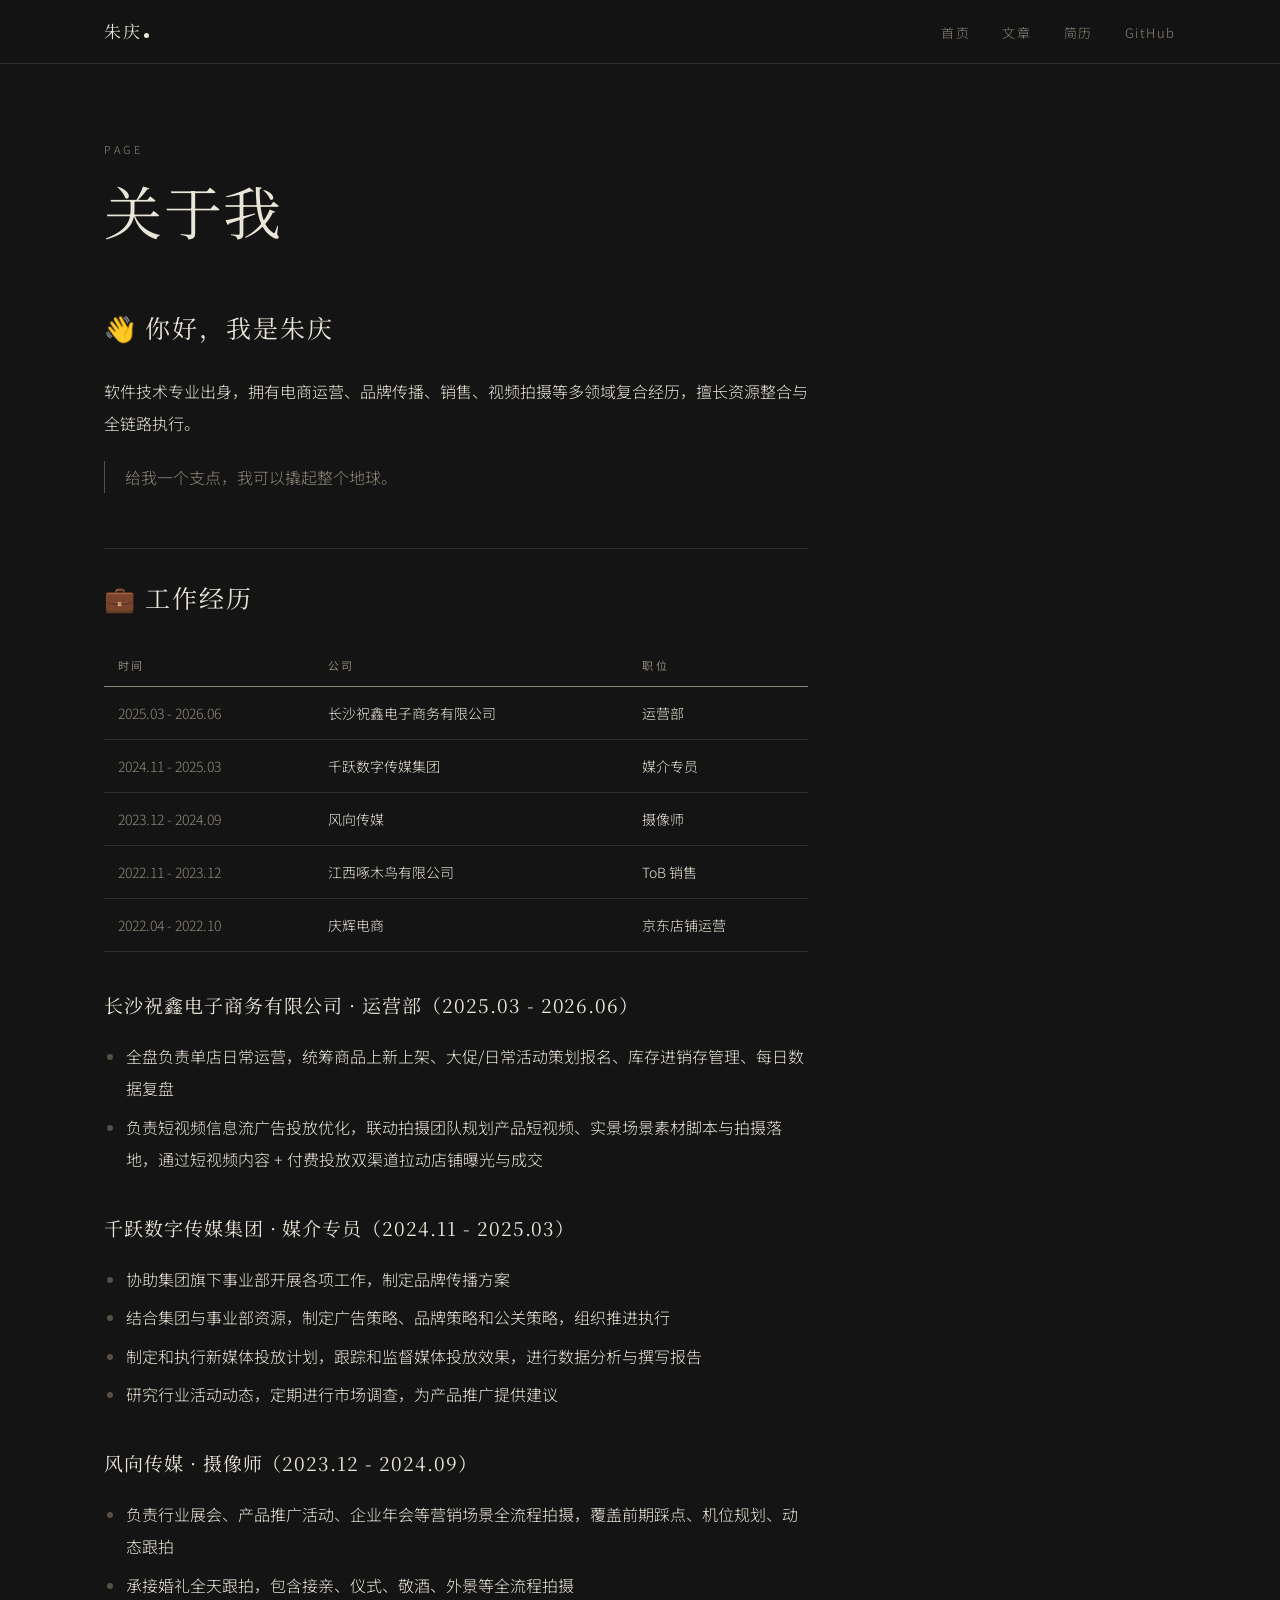
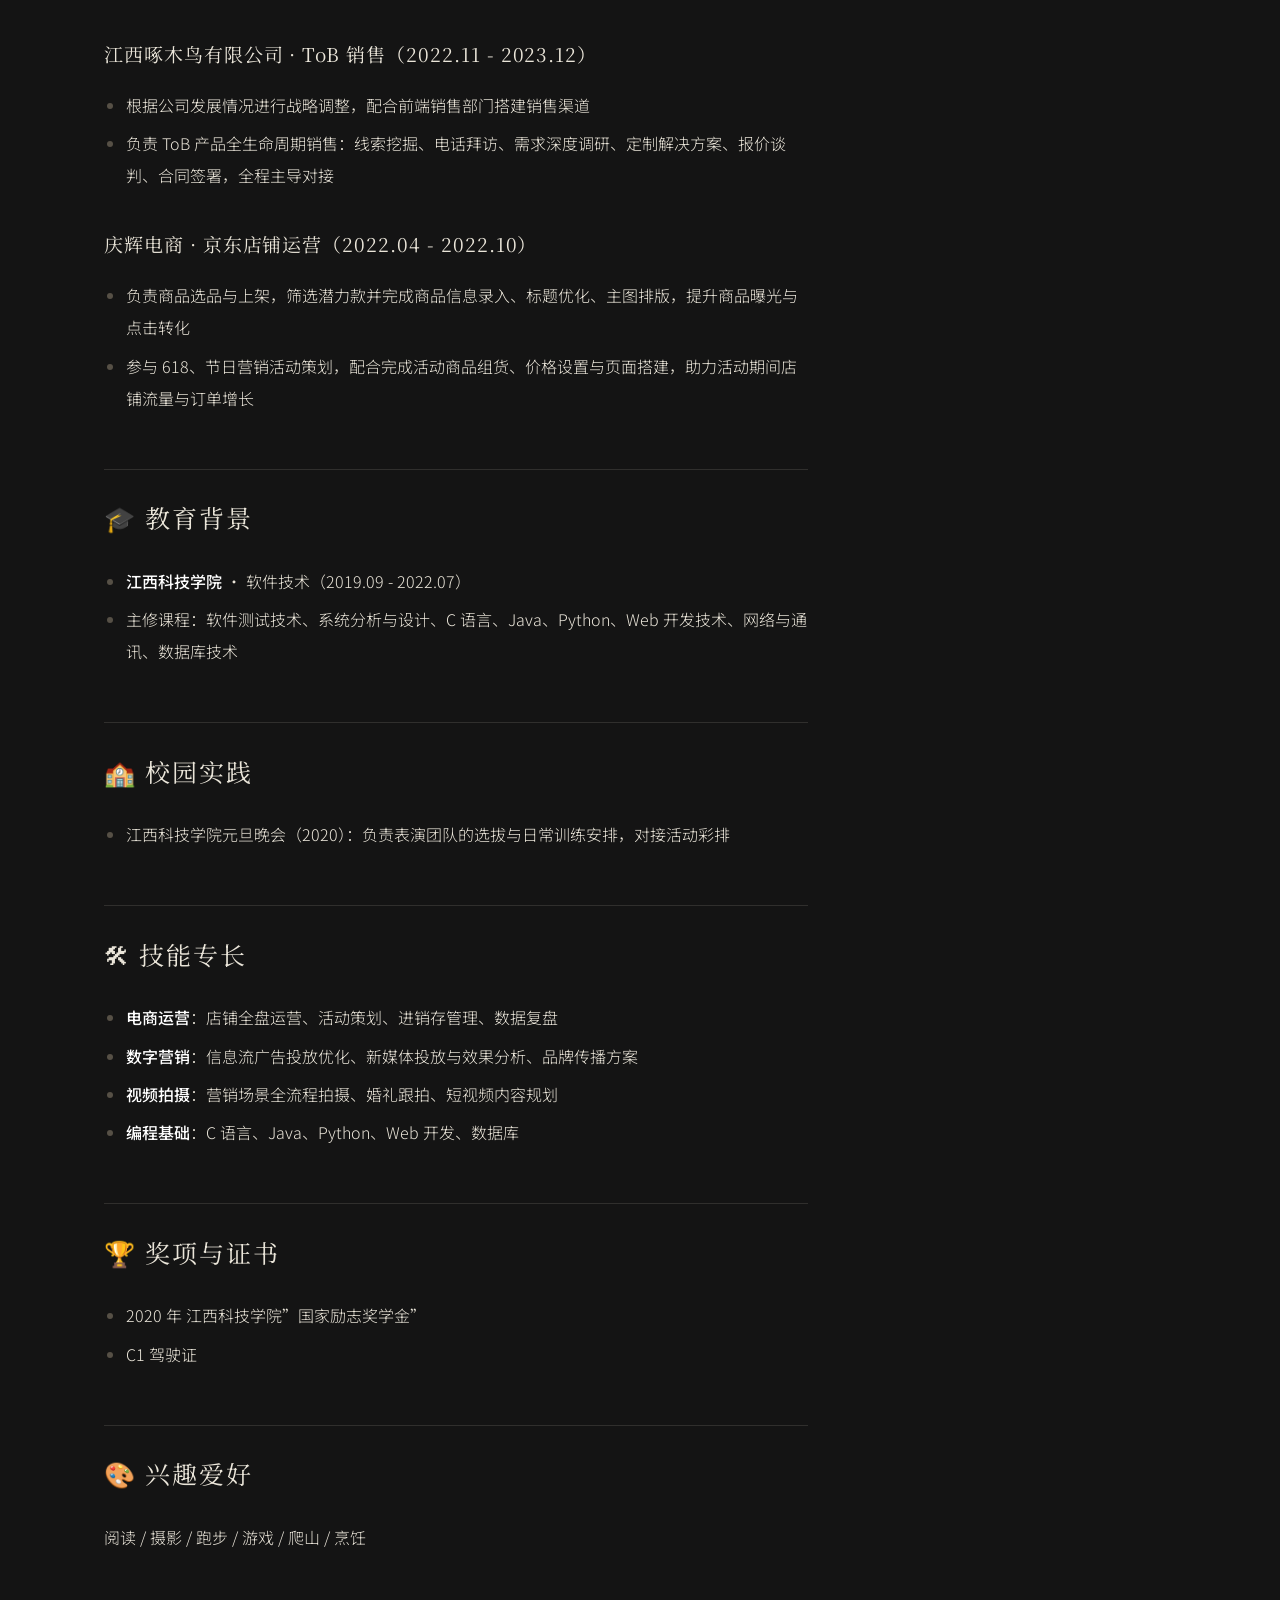
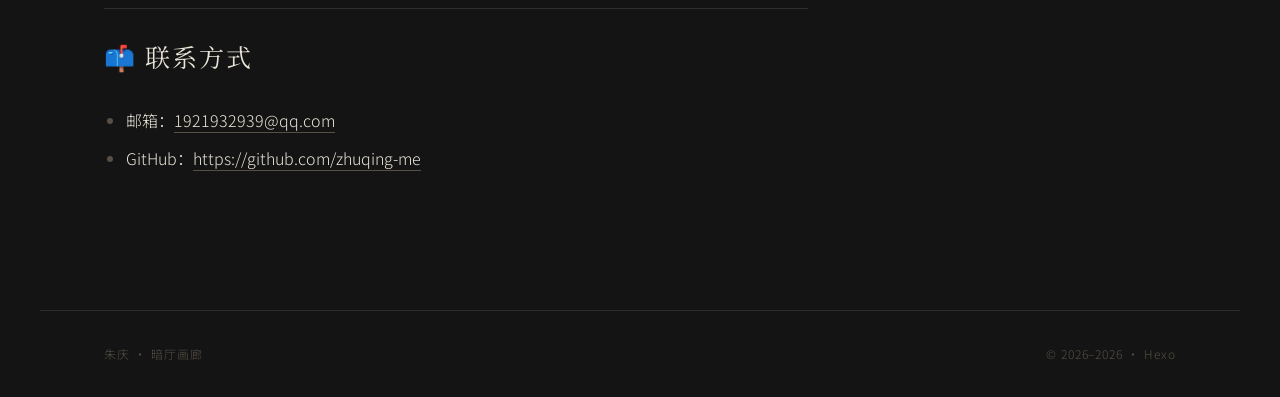
==== commit b43c4196: "Site updated: 2026-09-03 01:40:50" ====
--- a/about/index.html
+++ b/about/index.html
@@ -1,191 +1,57 @@
-<!DOCTYPE html><html lang="zh-CN" data-theme="light"><head><meta charset="UTF-8"><meta http-equiv="X-UA-Compatible" content="IE=edge"><meta name="viewport" content="width=device-width, initial-scale=1.0,viewport-fit=cover"><title>关于我 | 朱庆的个人主页</title><meta name="author" content="zhuqing-me"><meta name="copyright" content="zhuqing-me"><meta name="format-detection" content="telephone=no"><meta name="theme-color" content="#ffffff"><meta name="description" content="👋 你好，我是朱庆软件技术专业出身，拥有电商运营、品牌传播、销售、视频拍摄等多领域复合经历，擅长资源整合与全链路执行。  给我一个支点，我可以撬起整个地球。  💼 工作经历   时间 公司 职位    2025.03 - 2026.06 长沙祝鑫电子商务有限公司 运营部   2024.11 - 2025.03 千跃数字传媒集团 媒介专员   2023.12 - 2024.09 风向传媒 摄像师">
+<!DOCTYPE html>
+<html lang="zh-CN">
+<head>
+  <meta charset="UTF-8">
+  <meta name="viewport" content="width=device-width, initial-scale=1.0, viewport-fit=cover">
+  <title>关于我 · 朱庆的个人主页</title>
+  <meta name="author" content="zhuqing-me">
+  <meta name="description" content="朱庆的个人博客与简历网站">
+  <meta name="theme-color" content="#141414">
+  <meta property="og:type" content="website">
+  <meta property="og:title" content="关于我">
+  <meta property="og:site_name" content="朱庆的个人主页">
+  <meta property="og:description" content="朱庆的个人博客与简历网站">
+  <link rel="preconnect" href="https://fonts.loli.net">
+  <link rel="preconnect" href="https://gstatic.loli.net" crossorigin>
+  <link href="https://fonts.loli.net/css2?family=Noto+Serif+SC:wght@300;400;600&family=Noto+Sans+SC:wght@300;400;500&display=swap" rel="stylesheet">
+  <link rel="stylesheet" href="/css/main.css">
+  <meta name="description" content="👋 你好，我是朱庆软件技术专业出身，拥有电商运营、品牌传播、销售、视频拍摄等多领域复合经历，擅长资源整合与全链路执行。  给我一个支点，我可以撬起整个地球。  💼 工作经历   时间 公司 职位    2025.03 - 2026.06 长沙祝鑫电子商务有限公司 运营部   2024.11 - 2025.03 千跃数字传媒集团 媒介专员   2023.12 - 2024.09 风向传媒 摄像师">
 <meta property="og:type" content="website">
 <meta property="og:title" content="关于我">
 <meta property="og:url" content="https://zhuqing-me.github.io/about/index.html">
 <meta property="og:site_name" content="朱庆的个人主页">
 <meta property="og:description" content="👋 你好，我是朱庆软件技术专业出身，拥有电商运营、品牌传播、销售、视频拍摄等多领域复合经历，擅长资源整合与全链路执行。  给我一个支点，我可以撬起整个地球。  💼 工作经历   时间 公司 职位    2025.03 - 2026.06 长沙祝鑫电子商务有限公司 运营部   2024.11 - 2025.03 千跃数字传媒集团 媒介专员   2023.12 - 2024.09 风向传媒 摄像师">
 <meta property="og:locale" content="zh_CN">
-<meta property="og:image" content="https://zhuqing-me.github.io/img/butterfly-icon.png">
 <meta property="article:published_time" content="2026-09-02T16:02:01.000Z">
-<meta property="article:modified_time" content="2026-09-02T16:29:36.115Z">
+<meta property="article:modified_time" content="2026-09-02T16:40:59.786Z">
 <meta property="article:author" content="zhuqing-me">
 <meta name="twitter:card" content="summary">
-<meta name="twitter:image" content="https://zhuqing-me.github.io/img/butterfly-icon.png"><script type="application/ld+json"></script><link rel="shortcut icon" href="/img/favicon.png"><link rel="canonical" href="https://zhuqing-me.github.io/about/index.html"><link rel="preconnect" href="//cdn.jsdelivr.net"/><link rel="preconnect" href="//busuanzi.ibruce.info"/><link rel="stylesheet" href="/css/index.css?v=5.7.0"><link rel="stylesheet" href="https://cdn.jsdelivr.net/npm/@fortawesome/fontawesome-free@7.3.1/css/all.min.css"><script>
-    (() => {
-      
-    const saveToLocal = {
-      set: (key, value, ttl) => {
-        const data = { value }
+<meta name="generator" content="Hexo 7.3.0"></head>
+<body>
+  <a class="skip-link" href="#main">跳到主要内容</a>
+  <header class="site-nav">
+    <nav aria-label="主导航">
+      <a class="nav-name" href="/">朱庆<span class="nav-dot"></span></a>
+      <ul>
+        
+        <li><a href="/" >首页</a></li>
+        
+        <li><a href="/archives/" >文章</a></li>
+        
+        <li><a href="/about/" >简历</a></li>
+        
+        <li><a class="nav-ext" href="https://github.com/zhuqing-me" target="_blank" rel="noopener">GitHub</a></li>
+      </ul>
+    </nav>
+  </header>
 
-        if (ttl != null) {
-          data.expiry = Date.now() + ttl * 86400000
-        }
-
-        localStorage.setItem(key, JSON.stringify(data))
-      },
-      get: key => {
-        const itemStr = localStorage.getItem(key)
-        if (!itemStr) return
-
-        try {
-          const data = JSON.parse(itemStr)
-
-          if (data.expiry && Date.now() > data.expiry) {
-            localStorage.removeItem(key)
-            return
-          }
-
-          return data.value
-        } catch {
-          localStorage.removeItem(key)
-        }
-      }
-    }
-
-    const scriptCache = new Map()
-    const cssCache = new Map()
-    window.btf = {
-      saveToLocal,
-      getScript: (url, attr = {}) => {
-        if (scriptCache.has(url)) {
-          return scriptCache.get(url)
-        }
-
-        const promise = new Promise((resolve, reject) => {
-          const script = document.createElement('script')
-
-          script.src = url
-          script.async = true
-
-          for (const key in attr) {
-            script.setAttribute(key, attr[key])
-          }
-
-          script.onload = resolve
-          script.onerror = reject
-
-          document.head.appendChild(script)
-        })
-
-        scriptCache.set(url, promise)
-
-        return promise
-      },
-      getCSS: (url, id) => {
-        if (cssCache.has(url)) {
-          return cssCache.get(url)
-        }
-
-        const promise = new Promise((resolve, reject) => {
-          const link = document.createElement('link')
-
-          link.rel = 'stylesheet'
-          link.href = url
-
-          if (id) {
-            link.id = id
-          }
-
-          link.onload = resolve
-          link.onerror = reject
-
-          document.head.appendChild(link)
-        })
-
-        cssCache.set(url, promise)
-
-        return promise
-      },
-      addGlobalFn: (key, fn, name = false, parent = window) => {
-        if (!false && key.startsWith('pjax')) return
-        const globalFn = parent.globalFn || {}
-        globalFn[key] = globalFn[key] || {}
-        globalFn[key][name || Object.keys(globalFn[key]).length] = fn
-        parent.globalFn = globalFn
-      }
-    }
-  
-      
-      const metaThemeColor = document.querySelector('meta[name="theme-color"]')
-      const activateDarkMode = () => {
-        document.documentElement.dataset.theme = 'dark'
-        if (metaThemeColor !== null) {
-          metaThemeColor.setAttribute('content', '#0d0d0d')
-        }
-      }
-      const activateLightMode = () => {
-        document.documentElement.dataset.theme = 'light'
-        if (metaThemeColor !== null) {
-          metaThemeColor.setAttribute('content', '#ffffff')
-        }
-      }
-
-      btf.activateDarkMode = activateDarkMode
-      btf.activateLightMode = activateLightMode
-
-      const theme = saveToLocal.get('theme')
-    
-          theme === 'dark' ? activateDarkMode() : theme === 'light' ? activateLightMode() : null
-        
-      
-      const asideStatus = saveToLocal.get('aside-status')
-      if (asideStatus !== undefined) {
-        document.documentElement.classList.toggle('hide-aside', asideStatus === 'hide')
-      }
-    
-      
-    const detectApple = () => {
-      if (/iPad|iPhone|iPod|Macintosh/.test(navigator.userAgent)) {
-        document.documentElement.classList.add('apple')
-      }
-    }
-    detectApple()
-  
-    })()
-  </script><script>const GLOBAL_CONFIG = {
-  root: '/',
-  algolia: undefined,
-  localSearch: undefined,
-  translate: undefined,
-  highlight: {"plugin":"highlight.js","highlightCopy":true,"highlightLang":true,"highlightHeightLimit":false,"highlightFullpage":false,"highlightMacStyle":false},
-  copy: {
-    success: '复制成功',
-    error: '复制失败',
-    noSupport: '浏览器不支持'
-  },
-  relativeDate: {
-    homepage: false,
-    post: false
-  },
-  runtime: '',
-  dateSuffix: {
-    just: '刚刚',
-    min: '分钟前',
-    hour: '小时前',
-    day: '天前',
-    month: '个月前'
-  },
-  copyright: undefined,
-  lightbox: 'null',
-  Snackbar: undefined,
-  infinitegrid: {
-    js: 'https://cdn.jsdelivr.net/npm/@egjs/infinitegrid@4.13.0/dist/infinitegrid.min.js',
-    buttonText: '加载更多'
-  },
-  isPhotoFigcaption: false,
-  islazyloadPlugin: false,
-  isAnchor: false,
-  percent: {
-    toc: true,
-    rightside: false,
-  },
-  autoDarkmode: false
-}</script><script id="config-diff">var GLOBAL_CONFIG_SITE = {
-  title: '关于我',
-  isHighlightShrink: false,
-  isToc: false,
-  pageType: 'page'
-}</script><meta name="generator" content="Hexo 7.3.0"></head><body><div id="sidebar"><div id="menu-mask"></div><div id="sidebar-menus"><div class="avatar-img text-center"><img src="/img/butterfly-icon.png" onerror="this.onerror=null;this.src='/img/friend_404.gif'" alt="avatar"/></div><div class="site-data text-center"><a href="/archives/"><div class="headline">文章</div><div class="length-num">1</div></a><a href="/tags/"><div class="headline">标签</div><div class="length-num">0</div></a><a href="/categories/"><div class="headline">分类</div><div class="length-num">0</div></a></div><div class="menus_items"><div class="menus_item"><a class="site-page" href="/"><i class="fa-fw fas fa-home"></i><span> 首页</span></a></div><div class="menus_item"><a class="site-page" href="/archives/"><i class="fa-fw fas fa-archive"></i><span> 文章</span></a></div><div class="menus_item"><a class="site-page" href="/about/"><i class="fa-fw fas fa-user"></i><span> 简历</span></a></div></div></div></div><div class="page type-about" id="body-wrap"><header class="not-home-page" id="page-header"><nav id="nav"><span id="blog-info"><a class="nav-site-title" href="/"><span class="site-name">朱庆的个人主页</span></a></span><div id="menus"><div class="menus_items"><div class="menus_item"><a class="site-page" href="/"><i class="fa-fw fas fa-home"></i><span> 首页</span></a></div><div class="menus_item"><a class="site-page" href="/archives/"><i class="fa-fw fas fa-archive"></i><span> 文章</span></a></div><div class="menus_item"><a class="site-page" href="/about/"><i class="fa-fw fas fa-user"></i><span> 简历</span></a></div></div><div id="toggle-menu"><span class="site-page"><i class="fas fa-bars fa-fw"></i></span></div></div></nav><div id="page-site-info"><h1 id="site-title">关于我</h1></div></header><main class="layout" id="content-inner"><div id="page"><div class="container" id="article-container"><h2 id="👋-你好，我是朱庆"><a href="#👋-你好，我是朱庆" class="headerlink" title="👋 你好，我是朱庆"></a>👋 你好，我是朱庆</h2><p>软件技术专业出身，拥有电商运营、品牌传播、销售、视频拍摄等多领域复合经历，擅长资源整合与全链路执行。</p>
+  <main id="main">
+    <article class="page">
+  <header class="post-head">
+    <p class="post-kicker">PAGE</p>
+    <h1 class="post-title">关于我</h1>
+  </header>
+  <div class="post-body"><h2 id="👋-你好，我是朱庆"><a href="#👋-你好，我是朱庆" class="headerlink" title="👋 你好，我是朱庆"></a>👋 你好，我是朱庆</h2><p>软件技术专业出身，拥有电商运营、品牌传播、销售、视频拍摄等多领域复合经历，擅长资源整合与全链路执行。</p>
 <blockquote>
 <p>给我一个支点，我可以撬起整个地球。</p>
 </blockquote>
@@ -264,22 +130,17 @@
 </ul>
 <h2 id="🎨-兴趣爱好"><a href="#🎨-兴趣爱好" class="headerlink" title="🎨 兴趣爱好"></a>🎨 兴趣爱好</h2><p>阅读 &#x2F; 摄影 &#x2F; 跑步 &#x2F; 游戏 &#x2F; 爬山 &#x2F; 烹饪</p>
 <h2 id="📫-联系方式"><a href="#📫-联系方式" class="headerlink" title="📫 联系方式"></a>📫 联系方式</h2><ul>
-<li>邮箱：<a href="mailto:&#49;&#57;&#50;&#x31;&#x39;&#x33;&#x32;&#x39;&#51;&#57;&#x40;&#x71;&#x71;&#46;&#x63;&#x6f;&#x6d;">&#49;&#57;&#50;&#x31;&#x39;&#x33;&#x32;&#x39;&#51;&#57;&#x40;&#x71;&#x71;&#46;&#x63;&#x6f;&#x6d;</a></li>
+<li>邮箱：<a href="mailto:&#x31;&#57;&#50;&#x31;&#x39;&#51;&#50;&#57;&#x33;&#x39;&#64;&#x71;&#113;&#x2e;&#99;&#111;&#x6d;">&#x31;&#57;&#50;&#x31;&#x39;&#51;&#50;&#57;&#x33;&#x39;&#64;&#x71;&#113;&#x2e;&#99;&#111;&#x6d;</a></li>
 <li>GitHub：<a target="_blank" rel="noopener" href="https://github.com/zhuqing-me">https://github.com/zhuqing-me</a></li>
 </ul>
-</div></div><div class="aside-content" id="aside-content"><div class="card-widget card-info text-center"><div class="avatar-img"><img src="/img/butterfly-icon.png" onerror="this.onerror=null;this.src='/img/friend_404.gif'" alt="avatar"/></div><div class="author-info-name">zhuqing-me</div><div class="author-info-description">朱庆的个人博客与简历网站</div><div class="site-data"><a href="/archives/"><div class="headline">文章</div><div class="length-num">1</div></a><a href="/tags/"><div class="headline">标签</div><div class="length-num">0</div></a><a href="/categories/"><div class="headline">分类</div><div class="length-num">0</div></a></div><a id="card-info-btn" target="_blank" rel="noopener" href="https://github.com/zhuqing-me"><i class="fab fa-github"></i><span>关注我的 GitHub</span></a></div><div class="card-widget card-announcement"><div class="item-headline"><i class="fas fa-bullhorn fa-shake"></i><span>公告</span></div><div class="announcement_content">你好，欢迎来到我的个人主页！</div></div><div class="sticky_layout"><div class="card-widget card-recent-post"><div class="item-headline"><i class="fas fa-history"></i><span>最新文章</span></div><div class="aside-list"><div class="aside-list-item no-cover"><div class="content"><a class="title" href="/2026/09/02/hello-world/" title="Hello World">Hello World</a><time datetime="2026-09-02T15:57:11.417Z" title="发表于 2026-09-02 23:57:11">2026-09-02</time></div></div></div></div><div class="card-widget card-archives">
-    <div class="item-headline"><i class="fas fa-archive"></i><span>归档</span></div>
-  
-    <ul class="card-archive-list">
-      
-        <li class="card-archive-list-item">
-          <a class="card-archive-list-link" href="/archives/2026/09/">
-            <span class="card-archive-list-date">
-              九月 2026
-            </span>
-            <span class="card-archive-list-count">1</span>
-          </a>
-        </li>
-      
-    </ul>
-  </div><div class="card-widget card-webinfo"><div class="item-headline"><i class="fas fa-chart-line"></i><span>网站信息</span></div><div class="webinfo"><div class="webinfo-item"><div class="item-name">文章数目 :</div><div class="item-count">1</div></div><div class="webinfo-item"><div class="item-name">本站访客数 :</div><div class="item-count" id="busuanzi_value_site_uv"><i class="fa-solid fa-spinner fa-spin"></i></div></div><div class="webinfo-item"><div class="item-name">本站总浏览量 :</div><div class="item-count" id="busuanzi_value_site_pv"><i class="fa-solid fa-spinner fa-spin"></i></div></div><div class="webinfo-item"><div class="item-name">最后更新时间 :</div><div class="item-count" id="last-push-date" data-lastPushDate="2026-09-02T16:35:04.841Z"><i class="fa-solid fa-spinner fa-spin"></i></div></div></div></div></div></div></main><footer id="footer"><div class="footer-other"><div class="footer-copyright"><span class="copyright">&copy;&nbsp;2025 - 2026 By zhuqing-me</span><span class="framework-info"><span>框架 </span><a target="_blank" rel="noopener" href="https://hexo.io">Hexo 7.3.0</a><span class="footer-separator">|</span><span>主题 </span><a target="_blank" rel="noopener" href="https://github.com/jerryc127/hexo-theme-butterfly">Butterfly 5.7.0</a></span></div></div></footer></div><div id="rightside"><div id="rightside-config-hide"><button id="darkmode" type="button" title="日间和夜间模式切换"><i class="fas fa-adjust"></i></button><button id="hide-aside-btn" type="button" title="单栏和双栏切换"><i class="fas fa-arrows-alt-h"></i></button></div><div id="rightside-config-show"><button id="rightside-config" type="button" title="设置"><i class="fas fa-cog fa-spin"></i></button><button id="go-up" type="button" title="回到顶部"><span class="scroll-percent"></span><i class="fas fa-arrow-up"></i></button></div></div><div><script src="/js/utils.js?v=5.7.0"></script><script src="/js/main.js?v=5.7.0"></script><div class="js-pjax"></div><script async data-pjax src="//busuanzi.ibruce.info/busuanzi/2.3/busuanzi.pure.mini.js"></script></div></body></html>+</div>
+</article>
+
+  </main>
+
+  <footer class="site-footer">
+    <span>朱庆 · 暗厅画廊</span>
+    <span class="footer-meta">© 2026–2026 · Hexo</span>
+  </footer>
+</body>
+</html>
--- a/css/main.css
+++ b/css/main.css
@@ -0,0 +1,377 @@
+/* ============================================================
+   darkroom · 暗厅画廊
+   摄影艺术气质个人站 —— 深色展厅 / 衬线大字 / 显影动效
+   ============================================================ */
+
+:root {
+  --bg: #141414;
+  --bg-2: #1a1918;
+  --text: #eae5d9;
+  --muted: #8f887a;
+  --faint: #565046;
+  --hairline: rgba(234, 229, 217, 0.13);
+  --serif: 'Noto Serif SC', 'Songti SC', 'STSong', 'SimSun', serif;
+  --sans: 'Noto Sans SC', 'PingFang SC', 'Microsoft YaHei', sans-serif;
+  --ease: cubic-bezier(0.2, 0, 0, 1);
+}
+
+* { margin: 0; padding: 0; box-sizing: border-box; }
+
+html { color-scheme: dark; scroll-behavior: smooth; }
+
+body {
+  background: var(--bg);
+  color: var(--text);
+  font-family: var(--sans);
+  font-weight: 300;
+  line-height: 1.8;
+  -webkit-font-smoothing: antialiased;
+}
+
+::selection { background: var(--text); color: var(--bg); }
+
+a { color: inherit; text-decoration: none; }
+a:focus-visible, button:focus-visible {
+  outline: 1px solid rgba(234, 229, 217, 0.75);
+  outline-offset: 4px;
+}
+img { max-width: 100%; display: block; }
+
+.skip-link {
+  position: absolute; left: -9999px; top: 0;
+  background: var(--text); color: var(--bg);
+  padding: 8px 16px; z-index: 100; font-size: 13px;
+}
+.skip-link:focus { left: 0; }
+
+/* ---------- 导航 ---------- */
+.site-nav {
+  position: fixed; inset: 0 0 auto 0; z-index: 50;
+  background: rgba(20, 20, 20, 0.92);
+  border-bottom: 1px solid var(--hairline);
+}
+.site-nav nav {
+  max-width: 1200px; margin: 0 auto;
+  padding: 16px clamp(20px, 6vw, 64px);
+  display: flex; align-items: baseline; justify-content: space-between;
+}
+.nav-name {
+  font-family: var(--serif); font-weight: 400; font-size: 17px;
+  letter-spacing: 0.12em;
+}
+.nav-dot { display: inline-block; width: 5px; height: 5px; margin-left: 2px; background: var(--text); border-radius: 50%; }
+.site-nav ul { list-style: none; display: flex; gap: clamp(16px, 3vw, 32px); }
+.site-nav ul a {
+  font-size: 13px; letter-spacing: 0.12em; color: var(--muted);
+  transition: color 150ms var(--ease);
+}
+.site-nav ul a:hover { color: var(--text); }
+.site-nav ul a[aria-current="page"] {
+  color: var(--text);
+  text-decoration: underline; text-underline-offset: 6px;
+  text-decoration-color: var(--faint);
+}
+.nav-ext { font-feature-settings: 'tnum'; }
+
+/* ---------- 首屏 ---------- */
+main { max-width: 1200px; margin: 0 auto; padding: 0 clamp(20px, 6vw, 64px); }
+
+.hero {
+  min-height: 92vh; position: relative;
+  display: flex; flex-direction: column; justify-content: center;
+  padding-top: 96px;
+}
+.hero-kicker {
+  font-size: 12px; letter-spacing: 0.42em; color: var(--muted);
+  margin-bottom: 12px;
+}
+.hero-name {
+  font-family: var(--serif); font-weight: 300;
+  font-size: clamp(76px, 15vw, 208px);
+  line-height: 1.05; letter-spacing: 0.08em;
+  margin-left: -0.04em;
+}
+.hero-tagline {
+  max-width: 30em;
+  margin-top: 36px; margin-left: clamp(0px, 26vw, 380px);
+  font-size: 15px; color: var(--muted);
+}
+.hero-meta {
+  display: flex; align-items: center; gap: 16px;
+  margin-top: 28px; margin-left: clamp(0px, 26vw, 380px);
+  font-size: 12px; letter-spacing: 0.3em; color: var(--text);
+}
+.hero-meta i { width: 24px; height: 1px; background: var(--faint); }
+.scroll-hint {
+  position: absolute; bottom: 40px; left: 50%;
+  transform: translateX(-50%);
+  font-size: 10px; letter-spacing: 0.4em; color: var(--faint);
+  display: flex; flex-direction: column; align-items: center; gap: 10px;
+}
+.scroll-hint span { width: 1px; height: 42px; background: var(--faint); transform-origin: top; animation: growline 2.4s var(--ease) infinite; }
+@keyframes growline {
+  0% { transform: scaleY(0); }
+  45% { transform: scaleY(1); }
+  100% { transform: scaleY(1); opacity: 0; }
+}
+
+/* 入场：显影 */
+.develop {
+  opacity: 0;
+  filter: blur(18px) brightness(2.1);
+  animation: develop 1.2s var(--ease) forwards;
+}
+@keyframes develop {
+  from { opacity: 0; filter: blur(18px) brightness(2.1); }
+  60%  { opacity: 1; }
+  to   { opacity: 1; filter: blur(0) brightness(1); }
+}
+.rise { opacity: 0; animation: riseIn 0.7s var(--ease) forwards; }
+.rise-1 { animation-delay: 0.15s; }
+.rise-2 { animation-delay: 0.35s; }
+.rise-3 { animation-delay: 0.5s; }
+.rise-4 { animation-delay: 0.7s; }
+@keyframes riseIn {
+  from { opacity: 0; transform: translateY(20px); }
+  to   { opacity: 1; transform: translateY(0); }
+}
+
+/* ---------- 区块 ---------- */
+.sec { padding: clamp(64px, 10vh, 120px) 0; border-top: 1px solid var(--hairline); }
+.sec:first-of-type { border-top: none; }
+.sec-head { display: flex; align-items: baseline; gap: 18px; margin-bottom: 44px; }
+.sec-head h2 {
+  font-family: var(--serif); font-weight: 400; font-size: 30px; letter-spacing: 0.14em;
+}
+.sec-sub { font-size: 11px; letter-spacing: 0.3em; color: var(--faint); }
+.sec-more {
+  margin-left: auto; font-size: 13px; color: var(--muted);
+  transition: color 150ms var(--ease);
+}
+.sec-more:hover { color: var(--text); }
+
+/* ---------- 作品 ---------- */
+.works-grid {
+  display: grid; grid-template-columns: repeat(6, 1fr);
+  gap: 16px; row-gap: 40px;
+}
+.work-lead { grid-column: span 4; }
+.work-1 { grid-column: span 4; }
+.work-2 { grid-column: span 2; }
+.work-3 { grid-column: span 3; }
+.work-4 { grid-column: span 3; }
+.work-5 { grid-column: span 6; }
+
+.work-media {
+  display: block; overflow: hidden; background: var(--bg-2);
+  border: 1px solid var(--hairline);
+}
+.work-lead .work-media, .work-1 .work-media { aspect-ratio: 4 / 3; }
+.work-2 .work-media { aspect-ratio: 3 / 4; }
+.work-3 .work-media, .work-4 .work-media { aspect-ratio: 16 / 10; }
+.work-5 .work-media { aspect-ratio: 21 / 9; }
+
+.work-media img {
+  width: 100%; height: 100%; object-fit: cover;
+  filter: brightness(0.82);
+  transition: filter 200ms var(--ease), transform 300ms var(--ease);
+}
+a.work-media:hover img { filter: brightness(1); transform: scale(1.015); }
+
+.work-veil { position: absolute; inset: 0; display: none; }
+
+/* 作品位占位 */
+.work-media .ph-frame { display: none; }
+.work-media.is-placeholder { display: flex; align-items: center; justify-content: center; background: var(--bg-2); }
+.work-media.is-placeholder .ph-frame {
+  display: flex; flex-direction: column; align-items: center; justify-content: center; gap: 8px;
+}
+.ph-frame {
+  position: relative; width: calc(100% - 48px); height: calc(100% - 48px);
+  border: 1px solid var(--hairline);
+  text-align: center;
+}
+.ph-no { font-family: var(--serif); font-size: 30px; color: var(--faint); font-weight: 300; }
+.ph-label { font-size: 13px; letter-spacing: 0.3em; color: var(--muted); }
+.ph-note { font-size: 11px; color: var(--faint); letter-spacing: 0.06em; }
+
+.work figcaption {
+  display: flex; justify-content: space-between; align-items: baseline;
+  padding-top: 12px;
+}
+.work-title { font-size: 14px; letter-spacing: 0.06em; }
+.work-year { font-size: 12px; color: var(--muted); font-feature-settings: 'tnum'; }
+
+/* ---------- 文章列表 ---------- */
+.archive, .post, .page, .resume { padding-top: 148px; }
+.index-list { list-style: none; }
+.index-list li a {
+  display: flex; justify-content: space-between; align-items: baseline; gap: 24px;
+  padding: 18px 0; border-bottom: 1px solid var(--hairline);
+  transition: padding-left 150ms var(--ease);
+}
+.index-list li a:hover { padding-left: 12px; }
+.index-title { font-size: 17px; font-weight: 400; transition: color 150ms var(--ease); color: var(--muted); }
+.index-list li a:hover .index-title { color: var(--text); }
+.index-date { font-size: 12px; color: var(--faint); font-feature-settings: 'tnum'; white-space: nowrap; }
+.archive-year {
+  font-family: var(--serif); font-size: 22px; color: var(--faint);
+  padding: 44px 0 4px; border-bottom: none !important;
+}
+.archive-list li a { padding: 14px 0; }
+.archive-list .index-title { font-size: 16px; }
+.archive-year + li a { border-top: 1px solid var(--hairline); }
+
+/* ---------- 简历速览 ---------- */
+.motto {
+  font-family: var(--serif); font-weight: 300; font-size: 21px;
+  letter-spacing: 0.04em; color: var(--text);
+  padding-left: 20px; border-left: 1px solid var(--hairline);
+  margin-bottom: 40px;
+}
+.motto::before { content: '「'; color: var(--faint); }
+.motto::after { content: '」'; color: var(--faint); }
+.skills { max-width: 720px; }
+.skill-row {
+  display: grid; grid-template-columns: 140px 1fr; gap: 24px;
+  padding: 14px 0; border-bottom: 1px solid var(--hairline);
+}
+.skill-row dt { font-weight: 500; font-size: 14px; letter-spacing: 0.08em; }
+.skill-row dd { font-size: 14px; color: var(--muted); }
+
+/* ---------- 联系 ---------- */
+.contact-note { color: var(--muted); font-size: 14px; max-width: 34em; margin-bottom: 28px; }
+.contact-links { display: flex; flex-wrap: wrap; gap: 20px 40px; align-items: baseline; }
+.contact-link {
+  font-family: var(--serif); font-size: clamp(20px, 3vw, 30px); font-weight: 300;
+  border-bottom: 1px solid var(--faint); padding-bottom: 4px;
+  transition: color 150ms var(--ease), border-color 150ms var(--ease);
+}
+a.contact-link:hover { color: #fff; border-color: var(--text); }
+.contact-link.is-empty { font-size: 14px; font-family: var(--sans); color: var(--faint); border-bottom: none; }
+
+/* ---------- 文章内页 ---------- */
+.post, .page, .resume { padding: 140px 0 40px; }
+.post-head { margin-bottom: 56px; }
+.post-kicker { font-size: 11px; letter-spacing: 0.34em; color: var(--muted); margin-bottom: 14px; }
+.post-title {
+  font-family: var(--serif); font-weight: 400;
+  font-size: clamp(32px, 5.4vw, 58px); line-height: 1.25; letter-spacing: 0.03em;
+}
+.post-tags { list-style: none; display: flex; gap: 14px; margin-top: 20px; }
+.post-tags a {
+  font-size: 12px; color: var(--muted); letter-spacing: 0.1em;
+  border: 1px solid var(--hairline); padding: 3px 12px; border-radius: 999px;
+  transition: color 150ms var(--ease), border-color 150ms var(--ease);
+}
+.post-tags a:hover { color: var(--text); border-color: var(--muted); }
+.resume-contact { margin-top: 18px; font-size: 14px; color: var(--muted); }
+.resume-contact a { border-bottom: 1px solid var(--faint); }
+
+.post-body {
+  max-width: 44em; font-size: 16px; line-height: 2;
+}
+.post-body p { margin: 1.1em 0; }
+.post-body h2 {
+  font-family: var(--serif); font-weight: 400; font-size: 25px;
+  letter-spacing: 0.08em; margin: 2.2em 0 0.9em;
+  padding-top: 0.9em; border-top: 1px solid var(--hairline);
+}
+.post-body h2:first-child { margin-top: 0; padding-top: 0; border-top: none; }
+.post-body h3 {
+  font-family: var(--serif); font-weight: 400; font-size: 19px;
+  letter-spacing: 0.05em; margin: 1.8em 0 0.6em;
+}
+.post-body ul, .post-body ol { padding-left: 1.4em; margin: 1em 0; }
+.post-body li { margin: 0.4em 0; }
+.post-body li::marker { color: var(--faint); }
+.post-body a { border-bottom: 1px solid var(--faint); transition: color 150ms var(--ease); }
+.post-body a:hover { color: #fff; }
+.post-body blockquote {
+  border-left: 1px solid var(--faint); padding-left: 20px;
+  color: var(--muted); margin: 1.4em 0;
+}
+.post-body img { margin: 1.6em auto; border: 1px solid var(--hairline); }
+.post-body strong { font-weight: 500; color: #fff; }
+.post-body code {
+  font-family: 'Sarasa Mono SC', 'JetBrains Mono', Consolas, monospace;
+  font-size: 0.86em; background: var(--bg-2); border: 1px solid var(--hairline);
+  padding: 1px 7px; border-radius: 3px;
+}
+.post-body pre {
+  background: var(--bg-2); border: 1px solid var(--hairline);
+  padding: 20px 22px; overflow-x: auto; margin: 1.6em 0; line-height: 1.7;
+}
+.post-body pre code { background: none; border: none; padding: 0; font-size: 13px; }
+.post-body table { width: 100%; border-collapse: collapse; margin: 1.6em 0; font-size: 14px; }
+.post-body th {
+  text-align: left; font-weight: 400; font-size: 11px; letter-spacing: 0.22em;
+  color: var(--muted); padding: 10px 14px; border-bottom: 1px solid var(--muted);
+}
+.post-body td { padding: 12px 14px; border-bottom: 1px solid var(--hairline); }
+.post-body td:first-child { font-feature-settings: 'tnum'; white-space: nowrap; color: var(--muted); }
+.post-body hr { border: none; border-top: 1px solid var(--hairline); margin: 2.4em 0; }
+
+.post-pn {
+  display: grid; grid-template-columns: 1fr 1fr; gap: 32px;
+  margin: 80px 0 0; padding-top: 28px; border-top: 1px solid var(--hairline);
+}
+.pn { display: flex; flex-direction: column; gap: 6px; }
+.pn span { font-size: 11px; letter-spacing: 0.24em; color: var(--faint); }
+.pn b { font-weight: 400; font-size: 15px; color: var(--muted); transition: color 150ms var(--ease); }
+a.pn:hover b { color: var(--text); }
+.pn.next { text-align: right; }
+.post-back { margin-top: 32px; font-size: 13px; color: var(--muted); }
+.post-back a:hover { color: var(--text); }
+
+.resume-foot {
+  display: flex; gap: 40px; margin-top: 72px; padding-top: 28px;
+  border-top: 1px solid var(--hairline);
+}
+.resume-foot .contact-link { font-family: var(--sans); font-size: 14px; }
+
+/* ---------- 页脚 ---------- */
+.site-footer {
+  max-width: 1200px; margin: 80px auto 0;
+  padding: 32px clamp(20px, 6vw, 64px);
+  border-top: 1px solid var(--hairline);
+  display: flex; justify-content: space-between; flex-wrap: wrap; gap: 12px;
+  font-size: 12px; color: var(--faint); letter-spacing: 0.08em;
+}
+.site-footer > main { padding: 0; }
+
+/* ---------- 响应式 ---------- */
+@media (max-width: 880px) {
+  .hero { min-height: 82vh; }
+  .hero-tagline, .hero-meta { margin-left: 0; }
+  .work-lead, .work-1, .work-2, .work-3, .work-4 { grid-column: span 6; }
+  .work-5 { grid-column: span 6; }
+  .work-2 .work-media { aspect-ratio: 4 / 3; }
+  .sec-head { flex-wrap: wrap; }
+  .sec-more { width: 100%; margin-left: 0; }
+  .skill-row { grid-template-columns: 110px 1fr; }
+  .post-pn { grid-template-columns: 1fr; }
+  .pn.next { text-align: left; }
+}
+
+/* ---------- 动效偏好 ---------- */
+@media (prefers-reduced-motion: reduce) {
+  html { scroll-behavior: auto; }
+  .develop, .rise { animation: none; opacity: 1; filter: none; transform: none; }
+  .scroll-hint span { animation: none; }
+  .work-media img, .index-list li a, .work-media { transition: none; }
+}
+
+/* ---------- 打印（简历可打印） ---------- */
+@media print {
+  html { color-scheme: light; }
+  body { background: #fff; color: #1c1a17; }
+  .site-nav, .site-footer, .scroll-hint, .resume-foot, .post-pn, .post-back { display: none; }
+  .post-body h2, .post-body th { border-color: #d8d5cf; color: #1c1a17; }
+  .post-body td, .post-body td:first-child { border-color: #e5e2db; color: #444; }
+  .post-body strong { color: #000; }
+  .resume-contact a { color: #1c1a17; }
+  .motto { color: #1c1a17; }
+  .motto::before, .motto::after { color: #999; }
+  .post, .resume { padding-top: 20px; }
+}
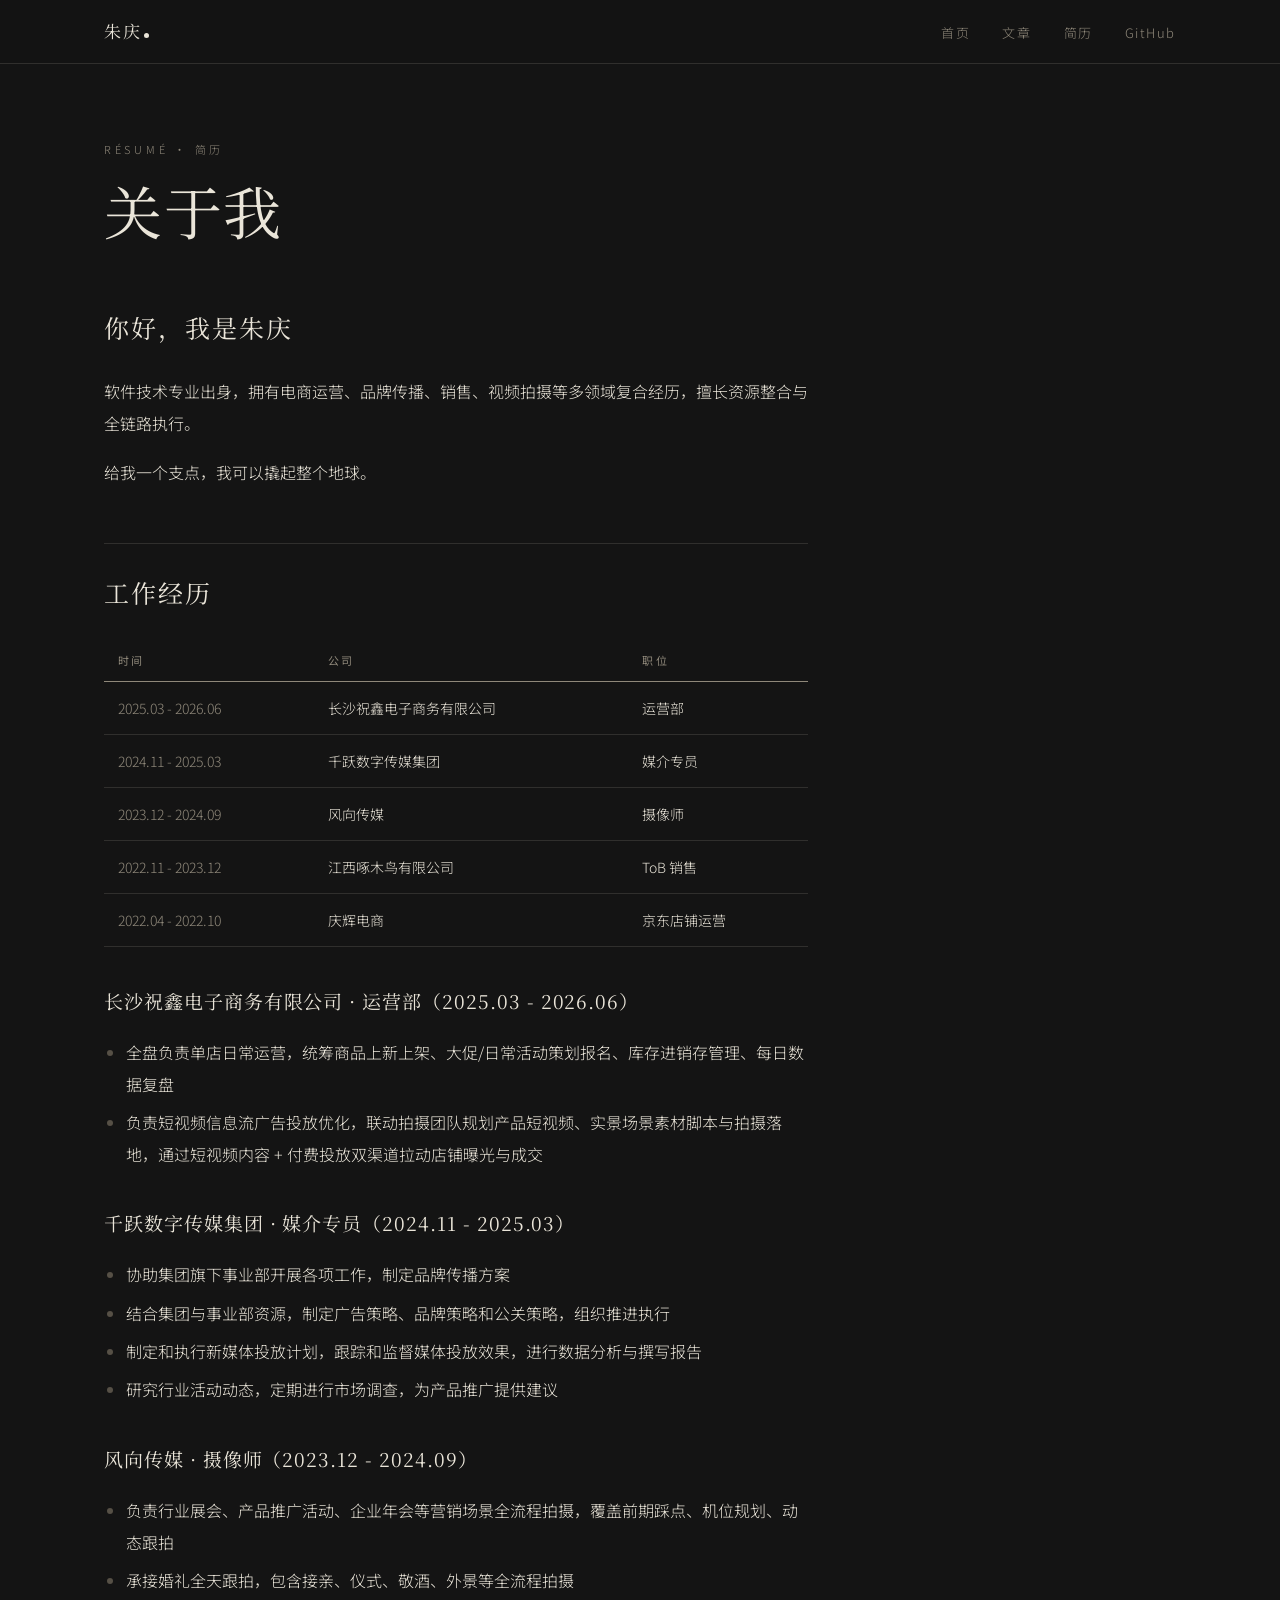
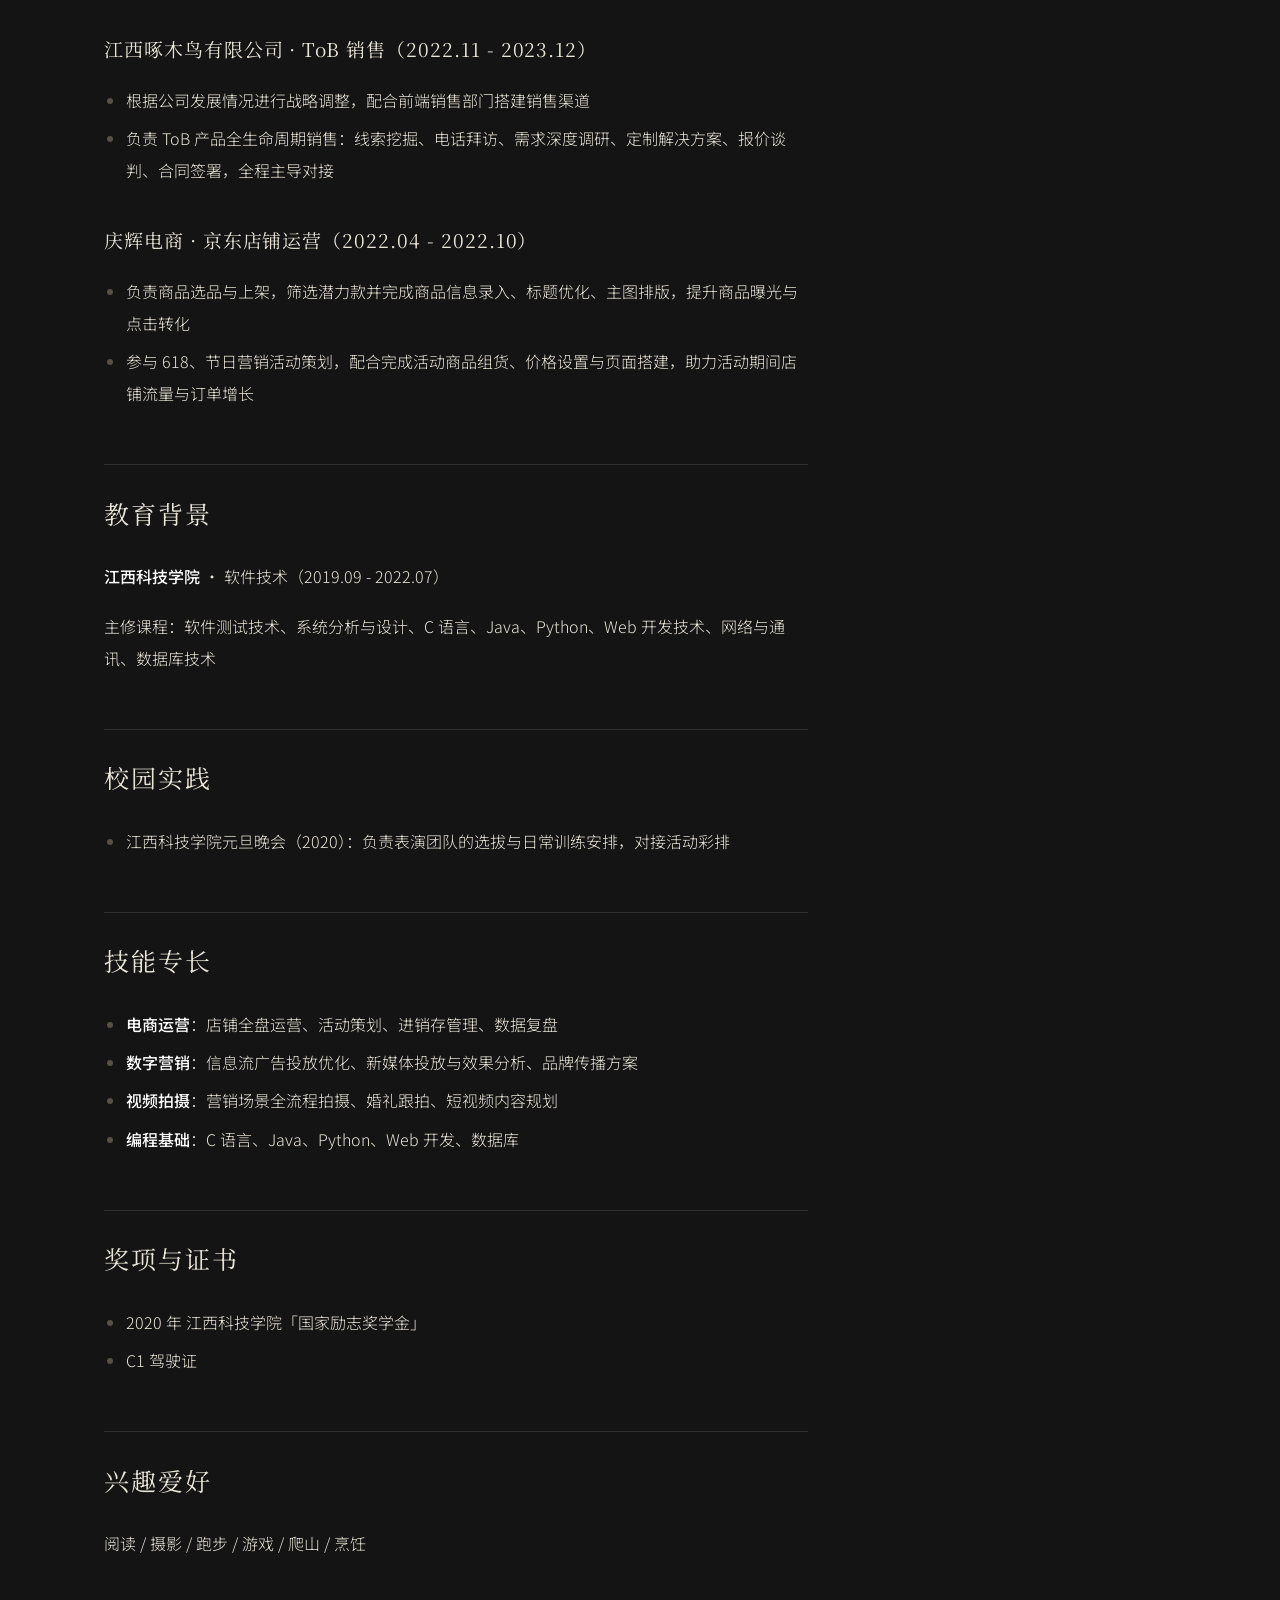
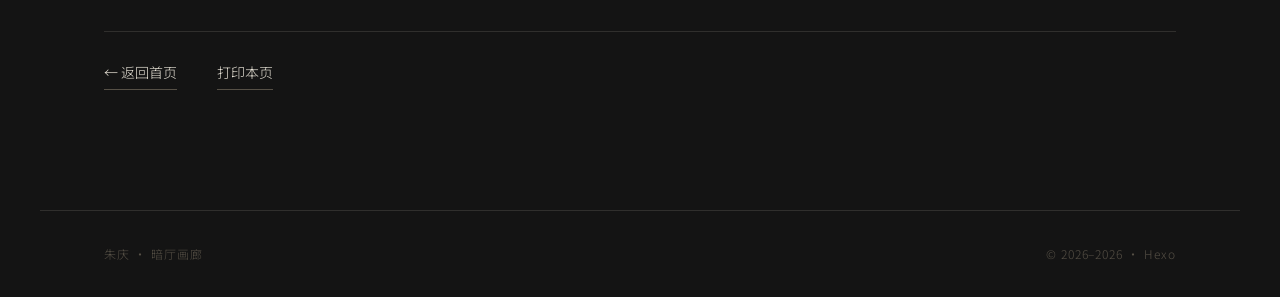
==== commit 9663f1f4: "deploy: darkroom v1.1 —— 作品区四分类标签 + AIGC 横条画廊（按钮/拖动浏览）" ====
--- a/about/index.html
+++ b/about/index.html
@@ -4,7 +4,7 @@
   <meta charset="UTF-8">
   <meta name="viewport" content="width=device-width, initial-scale=1.0, viewport-fit=cover">
   <title>关于我 · 朱庆的个人主页</title>
-  <meta name="author" content="zhuqing-me">
+  <meta name="author" content="朱庆">
   <meta name="description" content="朱庆的个人博客与简历网站">
   <meta name="theme-color" content="#141414">
   <meta property="og:type" content="website">
@@ -15,18 +15,18 @@
   <link rel="preconnect" href="https://gstatic.loli.net" crossorigin>
   <link href="https://fonts.loli.net/css2?family=Noto+Serif+SC:wght@300;400;600&family=Noto+Sans+SC:wght@300;400;500&display=swap" rel="stylesheet">
   <link rel="stylesheet" href="/css/main.css">
-  <meta name="description" content="👋 你好，我是朱庆软件技术专业出身，拥有电商运营、品牌传播、销售、视频拍摄等多领域复合经历，擅长资源整合与全链路执行。  给我一个支点，我可以撬起整个地球。  💼 工作经历   时间 公司 职位    2025.03 - 2026.06 长沙祝鑫电子商务有限公司 运营部   2024.11 - 2025.03 千跃数字传媒集团 媒介专员   2023.12 - 2024.09 风向传媒 摄像师">
+  <meta name="description" content="你好，我是朱庆软件技术专业出身，拥有电商运营、品牌传播、销售、视频拍摄等多领域复合经历，擅长资源整合与全链路执行。 给我一个支点，我可以撬起整个地球。 工作经历   时间 公司 职位    2025.03 - 2026.06 长沙祝鑫电子商务有限公司 运营部   2024.11 - 2025.03 千跃数字传媒集团 媒介专员   2023.12 - 2024.09 风向传媒 摄像师   2022.">
 <meta property="og:type" content="website">
 <meta property="og:title" content="关于我">
 <meta property="og:url" content="https://zhuqing-me.github.io/about/index.html">
 <meta property="og:site_name" content="朱庆的个人主页">
-<meta property="og:description" content="👋 你好，我是朱庆软件技术专业出身，拥有电商运营、品牌传播、销售、视频拍摄等多领域复合经历，擅长资源整合与全链路执行。  给我一个支点，我可以撬起整个地球。  💼 工作经历   时间 公司 职位    2025.03 - 2026.06 长沙祝鑫电子商务有限公司 运营部   2024.11 - 2025.03 千跃数字传媒集团 媒介专员   2023.12 - 2024.09 风向传媒 摄像师">
+<meta property="og:description" content="你好，我是朱庆软件技术专业出身，拥有电商运营、品牌传播、销售、视频拍摄等多领域复合经历，擅长资源整合与全链路执行。 给我一个支点，我可以撬起整个地球。 工作经历   时间 公司 职位    2025.03 - 2026.06 长沙祝鑫电子商务有限公司 运营部   2024.11 - 2025.03 千跃数字传媒集团 媒介专员   2023.12 - 2024.09 风向传媒 摄像师   2022.">
 <meta property="og:locale" content="zh_CN">
-<meta property="article:published_time" content="2026-09-02T16:02:01.000Z">
-<meta property="article:modified_time" content="2026-09-02T16:40:59.786Z">
-<meta property="article:author" content="zhuqing-me">
+<meta property="article:published_time" content="2026-09-02T17:06:14.510Z">
+<meta property="article:modified_time" content="2026-09-02T17:06:14.510Z">
+<meta property="article:author" content="朱庆">
 <meta name="twitter:card" content="summary">
-<meta name="generator" content="Hexo 7.3.0"></head>
+<meta name="generator" content="Hexo 8.1.2"></head>
 <body>
   <a class="skip-link" href="#main">跳到主要内容</a>
   <header class="site-nav">
@@ -46,16 +46,15 @@
   </header>
 
   <main id="main">
-    <article class="page">
+    <article class="resume">
   <header class="post-head">
-    <p class="post-kicker">PAGE</p>
+    <p class="post-kicker">RÉSUMÉ · 简历</p>
     <h1 class="post-title">关于我</h1>
+    
   </header>
-  <div class="post-body"><h2 id="👋-你好，我是朱庆"><a href="#👋-你好，我是朱庆" class="headerlink" title="👋 你好，我是朱庆"></a>👋 你好，我是朱庆</h2><p>软件技术专业出身，拥有电商运营、品牌传播、销售、视频拍摄等多领域复合经历，擅长资源整合与全链路执行。</p>
-<blockquote>
+  <div class="post-body resume-body"><h2 id="你好，我是朱庆"><a href="#你好，我是朱庆" class="headerlink" title="你好，我是朱庆"></a>你好，我是朱庆</h2><p>软件技术专业出身，拥有电商运营、品牌传播、销售、视频拍摄等多领域复合经历，擅长资源整合与全链路执行。</p>
 <p>给我一个支点，我可以撬起整个地球。</p>
-</blockquote>
-<h2 id="💼-工作经历"><a href="#💼-工作经历" class="headerlink" title="💼 工作经历"></a>💼 工作经历</h2><table>
+<h2 id="工作经历"><a href="#工作经历" class="headerlink" title="工作经历"></a>工作经历</h2><table>
 <thead>
 <tr>
 <th>时间</th>
@@ -111,29 +110,27 @@
 <li>负责商品选品与上架，筛选潜力款并完成商品信息录入、标题优化、主图排版，提升商品曝光与点击转化</li>
 <li>参与 618、节日营销活动策划，配合完成活动商品组货、价格设置与页面搭建，助力活动期间店铺流量与订单增长</li>
 </ul>
-<h2 id="🎓-教育背景"><a href="#🎓-教育背景" class="headerlink" title="🎓 教育背景"></a>🎓 教育背景</h2><ul>
-<li><strong>江西科技学院</strong> · 软件技术（2019.09 - 2022.07）</li>
-<li>主修课程：软件测试技术、系统分析与设计、C 语言、Java、Python、Web 开发技术、网络与通讯、数据库技术</li>
-</ul>
-<h2 id="🏫-校园实践"><a href="#🏫-校园实践" class="headerlink" title="🏫 校园实践"></a>🏫 校园实践</h2><ul>
+<h2 id="教育背景"><a href="#教育背景" class="headerlink" title="教育背景"></a>教育背景</h2><p><strong>江西科技学院</strong> · 软件技术（2019.09 - 2022.07）</p>
+<p>主修课程：软件测试技术、系统分析与设计、C 语言、Java、Python、Web 开发技术、网络与通讯、数据库技术</p>
+<h2 id="校园实践"><a href="#校园实践" class="headerlink" title="校园实践"></a>校园实践</h2><ul>
 <li>江西科技学院元旦晚会（2020）：负责表演团队的选拔与日常训练安排，对接活动彩排</li>
 </ul>
-<h2 id="🛠-技能专长"><a href="#🛠-技能专长" class="headerlink" title="🛠 技能专长"></a>🛠 技能专长</h2><ul>
+<h2 id="技能专长"><a href="#技能专长" class="headerlink" title="技能专长"></a>技能专长</h2><ul>
 <li><strong>电商运营</strong>：店铺全盘运营、活动策划、进销存管理、数据复盘</li>
 <li><strong>数字营销</strong>：信息流广告投放优化、新媒体投放与效果分析、品牌传播方案</li>
 <li><strong>视频拍摄</strong>：营销场景全流程拍摄、婚礼跟拍、短视频内容规划</li>
 <li><strong>编程基础</strong>：C 语言、Java、Python、Web 开发、数据库</li>
 </ul>
-<h2 id="🏆-奖项与证书"><a href="#🏆-奖项与证书" class="headerlink" title="🏆 奖项与证书"></a>🏆 奖项与证书</h2><ul>
-<li>2020 年 江西科技学院”国家励志奖学金”</li>
+<h2 id="奖项与证书"><a href="#奖项与证书" class="headerlink" title="奖项与证书"></a>奖项与证书</h2><ul>
+<li>2020 年 江西科技学院「国家励志奖学金」</li>
 <li>C1 驾驶证</li>
 </ul>
-<h2 id="🎨-兴趣爱好"><a href="#🎨-兴趣爱好" class="headerlink" title="🎨 兴趣爱好"></a>🎨 兴趣爱好</h2><p>阅读 &#x2F; 摄影 &#x2F; 跑步 &#x2F; 游戏 &#x2F; 爬山 &#x2F; 烹饪</p>
-<h2 id="📫-联系方式"><a href="#📫-联系方式" class="headerlink" title="📫 联系方式"></a>📫 联系方式</h2><ul>
-<li>邮箱：<a href="mailto:&#x31;&#57;&#50;&#x31;&#x39;&#51;&#50;&#57;&#x33;&#x39;&#64;&#x71;&#113;&#x2e;&#99;&#111;&#x6d;">&#x31;&#57;&#50;&#x31;&#x39;&#51;&#50;&#57;&#x33;&#x39;&#64;&#x71;&#113;&#x2e;&#99;&#111;&#x6d;</a></li>
-<li>GitHub：<a target="_blank" rel="noopener" href="https://github.com/zhuqing-me">https://github.com/zhuqing-me</a></li>
-</ul>
+<h2 id="兴趣爱好"><a href="#兴趣爱好" class="headerlink" title="兴趣爱好"></a>兴趣爱好</h2><p>阅读 &#x2F; 摄影 &#x2F; 跑步 &#x2F; 游戏 &#x2F; 爬山 &#x2F; 烹饪</p>
 </div>
+  <footer class="resume-foot">
+    <a class="contact-link" href="/">← 返回首页</a>
+    <a class="contact-link" href="javascript:window.print()">打印本页</a>
+  </footer>
 </article>
 
   </main>
@@ -142,5 +139,6 @@
     <span>朱庆 · 暗厅画廊</span>
     <span class="footer-meta">© 2026–2026 · Hexo</span>
   </footer>
+  <script src="/js/works.js" defer></script>
 </body>
 </html>
--- a/css/main.css
+++ b/css/main.css
@@ -17,7 +17,7 @@
 
 * { margin: 0; padding: 0; box-sizing: border-box; }
 
-html { color-scheme: dark; scroll-behavior: smooth; }
+html { color-scheme: dark; scroll-behavior: smooth; overflow-x: clip; }
 
 body {
   background: var(--bg);
@@ -26,6 +26,7 @@
   font-weight: 300;
   line-height: 1.8;
   -webkit-font-smoothing: antialiased;
+  overflow-x: clip;
 }
 
 ::selection { background: var(--text); color: var(--bg); }
@@ -150,42 +151,8 @@
 }
 .sec-more:hover { color: var(--text); }
 
-/* ---------- 作品 ---------- */
-.works-grid {
-  display: grid; grid-template-columns: repeat(6, 1fr);
-  gap: 16px; row-gap: 40px;
-}
-.work-lead { grid-column: span 4; }
-.work-1 { grid-column: span 4; }
-.work-2 { grid-column: span 2; }
-.work-3 { grid-column: span 3; }
-.work-4 { grid-column: span 3; }
-.work-5 { grid-column: span 6; }
-
-.work-media {
-  display: block; overflow: hidden; background: var(--bg-2);
-  border: 1px solid var(--hairline);
-}
-.work-lead .work-media, .work-1 .work-media { aspect-ratio: 4 / 3; }
-.work-2 .work-media { aspect-ratio: 3 / 4; }
-.work-3 .work-media, .work-4 .work-media { aspect-ratio: 16 / 10; }
-.work-5 .work-media { aspect-ratio: 21 / 9; }
-
-.work-media img {
-  width: 100%; height: 100%; object-fit: cover;
-  filter: brightness(0.82);
-  transition: filter 200ms var(--ease), transform 300ms var(--ease);
-}
-a.work-media:hover img { filter: brightness(1); transform: scale(1.015); }
-
-.work-veil { position: absolute; inset: 0; display: none; }
-
-/* 作品位占位 */
-.work-media .ph-frame { display: none; }
-.work-media.is-placeholder { display: flex; align-items: center; justify-content: center; background: var(--bg-2); }
-.work-media.is-placeholder .ph-frame {
-  display: flex; flex-direction: column; align-items: center; justify-content: center; gap: 8px;
-}
+/* ---------- 作品 · 分类标签 + 横条画廊 ---------- */
+/* 作品位占位（公共） */
 .ph-frame {
   position: relative; width: calc(100% - 48px); height: calc(100% - 48px);
   border: 1px solid var(--hairline);
@@ -195,12 +162,113 @@
 .ph-label { font-size: 13px; letter-spacing: 0.3em; color: var(--muted); }
 .ph-note { font-size: 11px; color: var(--faint); letter-spacing: 0.06em; }
 
-.work figcaption {
+.works-tabs {
+  display: flex; flex-wrap: wrap; gap: 2px 30px;
+  margin: -24px 0 40px;
+}
+.works-tab {
+  appearance: none; background: none; border: none; cursor: pointer;
+  font-family: var(--sans); font-weight: 300;
+  font-size: 14px; letter-spacing: 0.18em; color: var(--muted);
+  padding: 6px 1px; position: relative;
+  transition: color 150ms var(--ease);
+}
+.works-tab::after {
+  content: ''; position: absolute; left: 0; right: 100%; bottom: 0;
+  height: 1px; background: var(--text);
+  transition: right 240ms var(--ease);
+}
+.works-tab:hover { color: var(--text); }
+.works-tab.is-active { color: var(--text); }
+.works-tab.is-active::after { right: 0; }
+.works-tab:focus-visible { outline-offset: 6px; }
+.tab-count {
+  font-size: 10px; color: var(--faint); margin-left: 7px;
+  letter-spacing: 0.05em; font-feature-settings: 'tnum';
+}
+.works-tab.is-active .tab-count { color: var(--muted); }
+
+/* 分类空态 */
+.works-empty { display: flex; }
+.works-empty-frame {
+  display: flex; flex-direction: column; align-items: center; justify-content: center; gap: 10px;
+  width: 100%; height: clamp(300px, 38vw, 440px);
+}
+
+/* 横条画廊：全宽出血、边缘露出 */
+.works-strip-wrap {
+  position: relative;
+  margin: 0 calc(50% - 50vw);
+}
+.works-strip {
+  --strip-inset: max(clamp(20px, 6vw, 64px), calc((100vw - 1200px) / 2 + clamp(20px, 6vw, 64px)));
+  display: flex; gap: 18px;
+  overflow-x: auto; overscroll-behavior-x: contain;
+  scroll-snap-type: x proximity;
+  scroll-padding-inline: var(--strip-inset);
+  scrollbar-width: none;
+  padding: 4px var(--strip-inset) 10px;
+  cursor: grab;
+}
+.works-strip::-webkit-scrollbar { display: none; }
+.works-strip.is-dragging {
+  cursor: grabbing;
+  scroll-snap-type: none;
+  user-select: none;
+  -webkit-user-select: none;
+}
+.strip-card {
+  flex: 0 0 auto; width: clamp(230px, 24vw, 320px);
+  scroll-snap-align: start;
+}
+.strip-media {
+  position: relative; overflow: hidden;
+  aspect-ratio: 3 / 4;
+  background: var(--bg-2);
+  border: 1px solid var(--hairline);
+}
+.strip-media img {
+  width: 100%; height: 100%; object-fit: cover;
+  filter: brightness(0.82) saturate(0.95);
+  transition: filter 200ms var(--ease), transform 300ms var(--ease);
+}
+.strip-card:hover .strip-media img { filter: brightness(1); transform: scale(1.02); }
+.strip-media .ph-frame { display: none; }
+.strip-media.is-placeholder {
+  display: flex; align-items: center; justify-content: center;
+  background: var(--bg-2);
+}
+.strip-media.is-placeholder .ph-frame {
+  display: flex; flex-direction: column; align-items: center; justify-content: center; gap: 8px;
+  width: calc(100% - 40px); height: calc(100% - 40px);
+}
+.strip-card figcaption {
   display: flex; justify-content: space-between; align-items: baseline;
   padding-top: 12px;
 }
-.work-title { font-size: 14px; letter-spacing: 0.06em; }
-.work-year { font-size: 12px; color: var(--muted); font-feature-settings: 'tnum'; }
+
+/* 两端圆形按钮 */
+.strip-btn {
+  position: absolute; z-index: 2;
+  top: calc(clamp(230px, 24vw, 320px) * 4 / 6);
+  transform: translateY(-50%);
+  width: 46px; height: 46px; border-radius: 50%;
+  border: 1px solid rgba(234, 229, 217, 0.28);
+  background: rgba(20, 20, 20, 0.55);
+  -webkit-backdrop-filter: blur(6px); backdrop-filter: blur(6px);
+  color: var(--text); cursor: pointer;
+  display: grid; place-items: center;
+  transition: background 150ms var(--ease), border-color 150ms var(--ease), opacity 150ms var(--ease);
+}
+.strip-btn:hover { background: rgba(234, 229, 217, 0.12); border-color: var(--muted); }
+.strip-btn[disabled] { opacity: 0.22; pointer-events: none; }
+.strip-btn svg { width: 18px; height: 18px; }
+.strip-prev { left: clamp(10px, 3vw, 44px); }
+.strip-next { right: clamp(10px, 3vw, 44px); }
+@media (hover: none) {
+  .strip-btn { display: none; }
+  .works-strip { cursor: auto; }
+}
 
 /* ---------- 文章列表 ---------- */
 .archive, .post, .page, .resume { padding-top: 148px; }
@@ -344,9 +412,7 @@
 @media (max-width: 880px) {
   .hero { min-height: 82vh; }
   .hero-tagline, .hero-meta { margin-left: 0; }
-  .work-lead, .work-1, .work-2, .work-3, .work-4 { grid-column: span 6; }
-  .work-5 { grid-column: span 6; }
-  .work-2 .work-media { aspect-ratio: 4 / 3; }
+  .works-tabs { gap: 2px 20px; margin-bottom: 32px; }
   .sec-head { flex-wrap: wrap; }
   .sec-more { width: 100%; margin-left: 0; }
   .skill-row { grid-template-columns: 110px 1fr; }
@@ -359,7 +425,7 @@
   html { scroll-behavior: auto; }
   .develop, .rise { animation: none; opacity: 1; filter: none; transform: none; }
   .scroll-hint span { animation: none; }
-  .work-media img, .index-list li a, .work-media { transition: none; }
+  .strip-media img, .strip-media, .works-tab::after, .index-list li a { transition: none; }
 }
 
 /* ---------- 打印（简历可打印） ---------- */
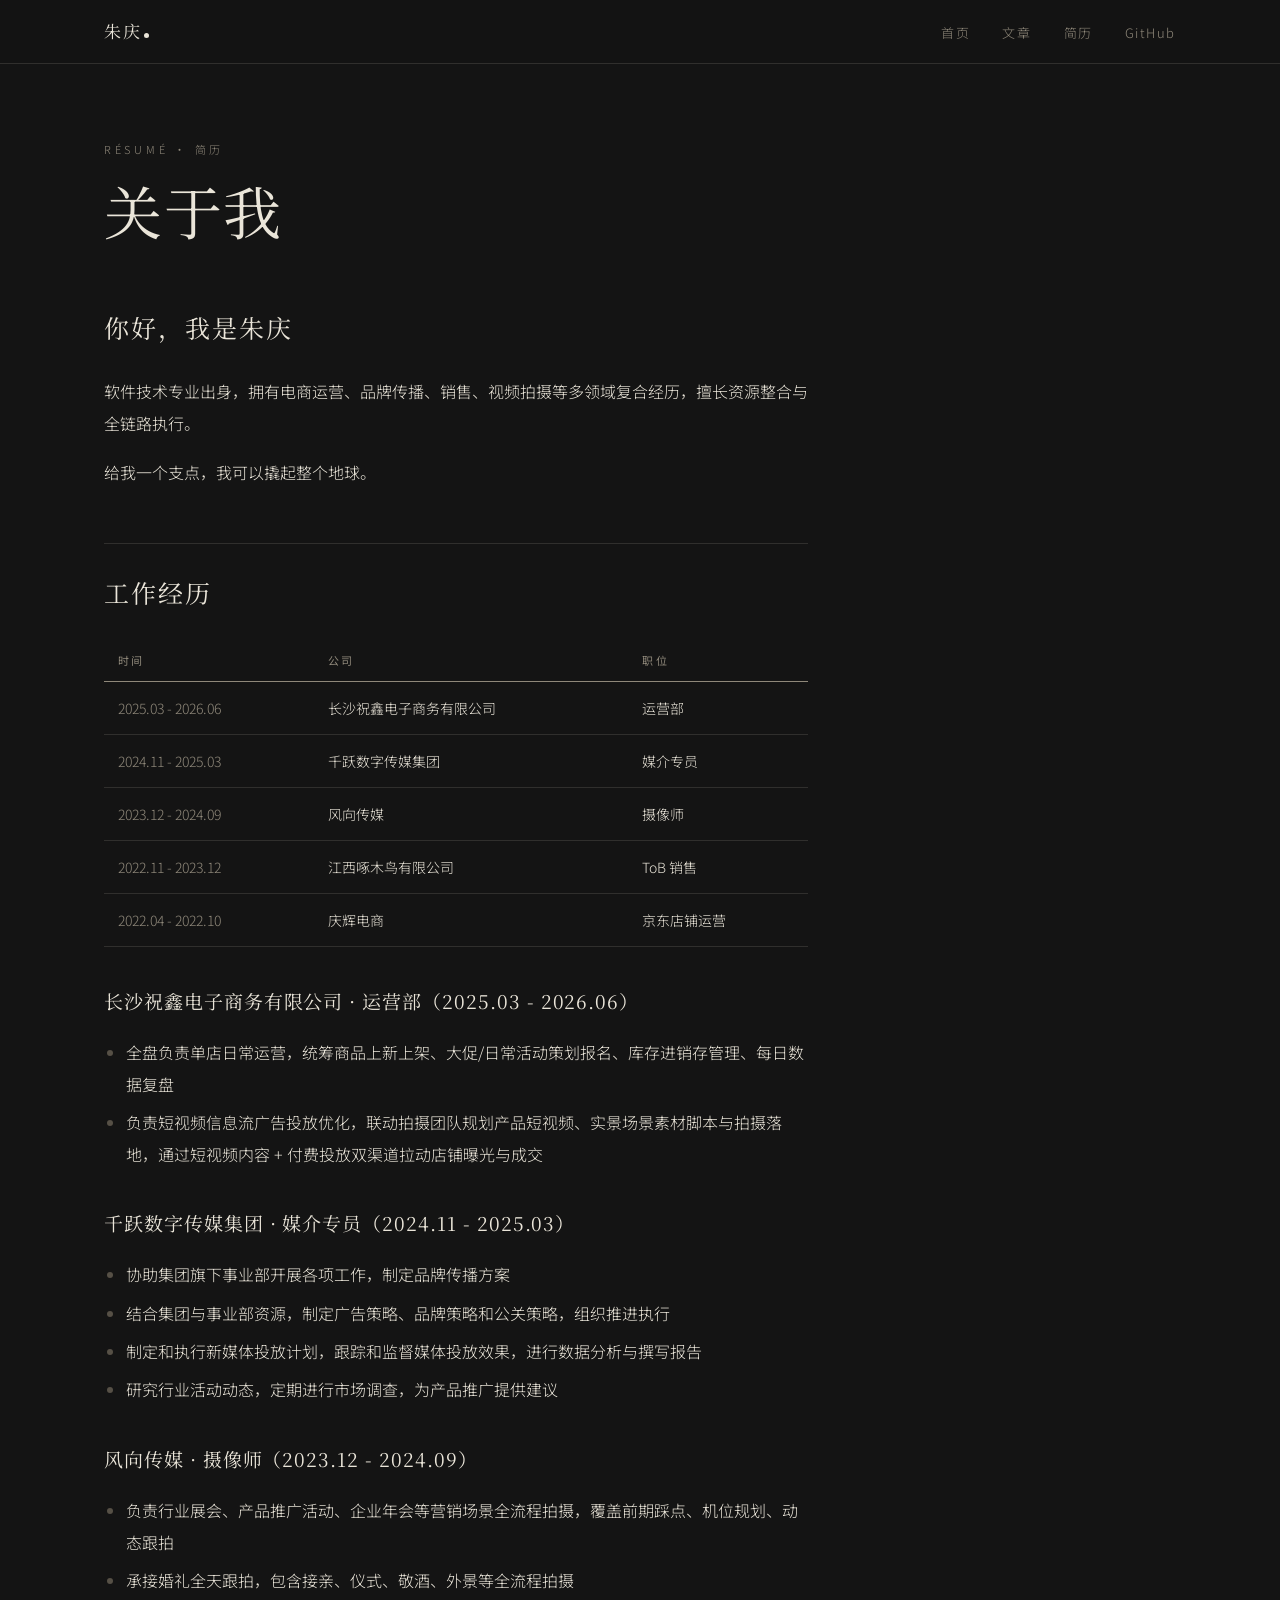
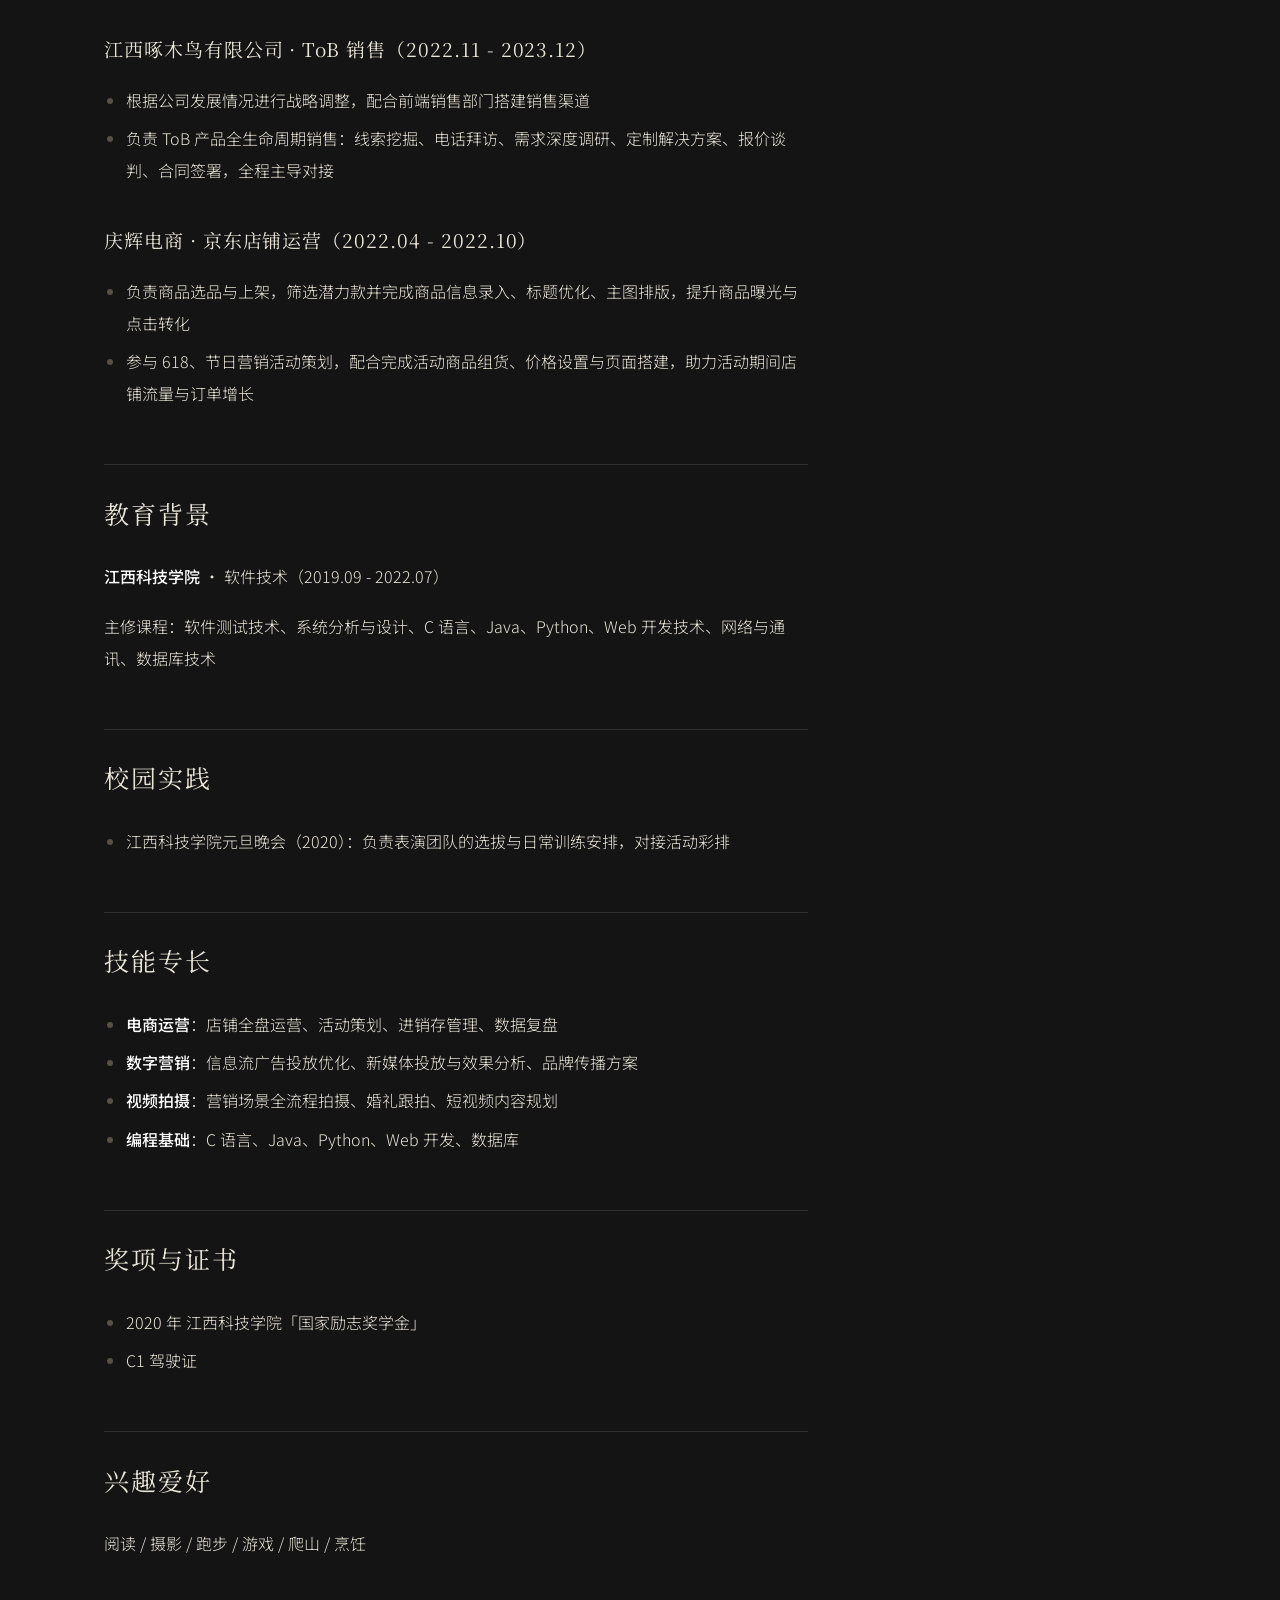
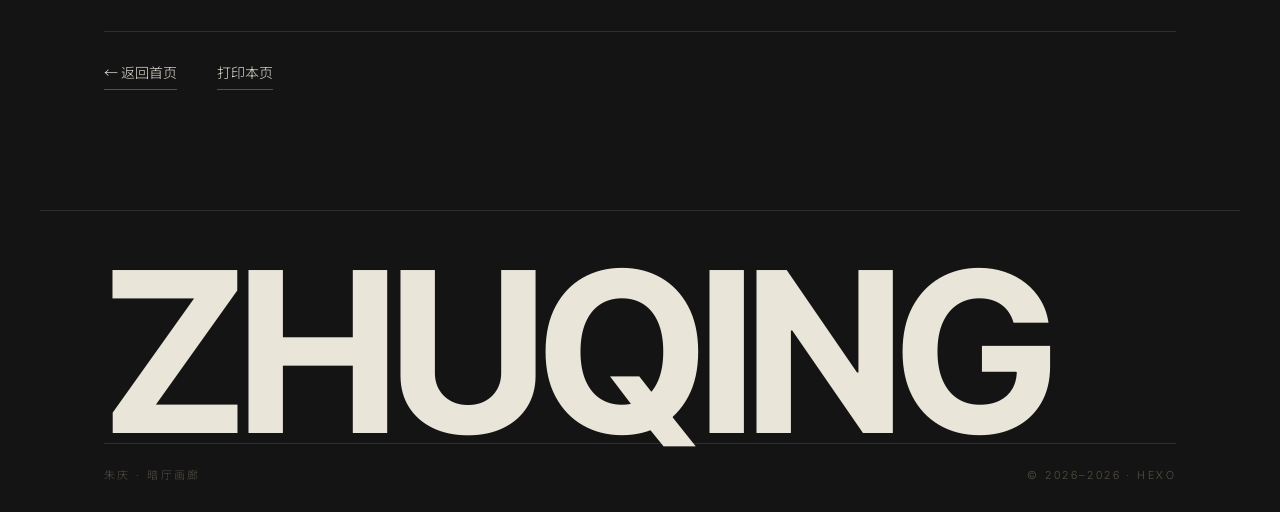
==== commit 0d82730d: "deploy: darkroom v1.2 —— Inter Tight 字体系统 / 统一缓动 / 滚动显影 / 巨型页脚" ====
--- a/about/index.html
+++ b/about/index.html
@@ -3,6 +3,7 @@
 <head>
   <meta charset="UTF-8">
   <meta name="viewport" content="width=device-width, initial-scale=1.0, viewport-fit=cover">
+  <script>document.documentElement.classList.add('js');</script>
   <title>关于我 · 朱庆的个人主页</title>
   <meta name="author" content="朱庆">
   <meta name="description" content="朱庆的个人博客与简历网站">
@@ -13,7 +14,7 @@
   <meta property="og:description" content="朱庆的个人博客与简历网站">
   <link rel="preconnect" href="https://fonts.loli.net">
   <link rel="preconnect" href="https://gstatic.loli.net" crossorigin>
-  <link href="https://fonts.loli.net/css2?family=Noto+Serif+SC:wght@300;400;600&family=Noto+Sans+SC:wght@300;400;500&display=swap" rel="stylesheet">
+  <link href="https://fonts.loli.net/css2?family=Noto+Serif+SC:wght@300;400;600&family=Noto+Sans+SC:wght@300;400;500&family=Inter+Tight:wght@400;600;700&display=swap" rel="stylesheet">
   <link rel="stylesheet" href="/css/main.css">
   <meta name="description" content="你好，我是朱庆软件技术专业出身，拥有电商运营、品牌传播、销售、视频拍摄等多领域复合经历，擅长资源整合与全链路执行。 给我一个支点，我可以撬起整个地球。 工作经历   时间 公司 职位    2025.03 - 2026.06 长沙祝鑫电子商务有限公司 运营部   2024.11 - 2025.03 千跃数字传媒集团 媒介专员   2023.12 - 2024.09 风向传媒 摄像师   2022.">
 <meta property="og:type" content="website">
@@ -136,9 +137,12 @@
   </main>
 
   <footer class="site-footer">
-    <span>朱庆 · 暗厅画廊</span>
-    <span class="footer-meta">© 2026–2026 · Hexo</span>
+    <div class="foot-mark" aria-hidden="true">ZHUQING</div>
+    <div class="foot-row">
+      <span>朱庆 · 暗厅画廊</span>
+      <span class="footer-meta">© 2026–2026 · Hexo</span>
+    </div>
   </footer>
-  <script src="/js/works.js" defer></script>
+  <script src="/js/site.js" defer></script>
 </body>
 </html>
--- a/css/main.css
+++ b/css/main.css
@@ -12,7 +12,8 @@
   --hairline: rgba(234, 229, 217, 0.13);
   --serif: 'Noto Serif SC', 'Songti SC', 'STSong', 'SimSun', serif;
   --sans: 'Noto Sans SC', 'PingFang SC', 'Microsoft YaHei', sans-serif;
-  --ease: cubic-bezier(0.2, 0, 0, 1);
+  --disp: 'Inter Tight', 'Helvetica Neue', 'Noto Sans SC', 'PingFang SC', sans-serif;
+  --ease: cubic-bezier(0.23, 1, 0.32, 1);
 }
 
 * { margin: 0; padding: 0; box-sizing: border-box; }
@@ -83,13 +84,14 @@
   padding-top: 96px;
 }
 .hero-kicker {
+  font-family: var(--disp); font-weight: 600;
   font-size: 12px; letter-spacing: 0.42em; color: var(--muted);
   margin-bottom: 12px;
 }
 .hero-name {
-  font-family: var(--serif); font-weight: 300;
+  font-family: var(--serif); font-weight: 400;
   font-size: clamp(76px, 15vw, 208px);
-  line-height: 1.05; letter-spacing: 0.08em;
+  line-height: 1.05; letter-spacing: 0.06em;
   margin-left: -0.04em;
 }
 .hero-tagline {
@@ -103,7 +105,14 @@
   font-size: 12px; letter-spacing: 0.3em; color: var(--text);
 }
 .hero-meta i { width: 24px; height: 1px; background: var(--faint); }
+.hero-spec {
+  font-family: var(--disp); font-weight: 600; font-feature-settings: 'tnum';
+  margin: 18px 0 0 clamp(0px, 26vw, 380px);
+  font-size: 10px; letter-spacing: 0.34em; color: var(--faint);
+  text-transform: uppercase;
+}
 .scroll-hint {
+  font-family: var(--disp); font-weight: 600;
   position: absolute; bottom: 40px; left: 50%;
   transform: translateX(-50%);
   font-size: 10px; letter-spacing: 0.4em; color: var(--faint);
@@ -144,7 +153,11 @@
 .sec-head h2 {
   font-family: var(--serif); font-weight: 400; font-size: 30px; letter-spacing: 0.14em;
 }
-.sec-sub { font-size: 11px; letter-spacing: 0.3em; color: var(--faint); }
+.sec-sub {
+  font-family: var(--disp); font-weight: 600;
+  font-size: 11px; letter-spacing: 0.32em; color: var(--faint);
+  text-transform: uppercase;
+}
 .sec-more {
   margin-left: auto; font-size: 13px; color: var(--muted);
   transition: color 150ms var(--ease);
@@ -158,7 +171,10 @@
   border: 1px solid var(--hairline);
   text-align: center;
 }
-.ph-no { font-family: var(--serif); font-size: 30px; color: var(--faint); font-weight: 300; }
+.ph-no {
+  font-family: var(--disp); font-weight: 600; font-feature-settings: 'tnum';
+  font-size: 32px; color: var(--faint);
+}
 .ph-label { font-size: 13px; letter-spacing: 0.3em; color: var(--muted); }
 .ph-note { font-size: 11px; color: var(--faint); letter-spacing: 0.06em; }
 
@@ -183,6 +199,7 @@
 .works-tab.is-active::after { right: 0; }
 .works-tab:focus-visible { outline-offset: 6px; }
 .tab-count {
+  font-family: var(--disp); font-weight: 600;
   font-size: 10px; color: var(--faint); margin-left: 7px;
   letter-spacing: 0.05em; font-feature-settings: 'tnum';
 }
@@ -245,6 +262,11 @@
 .strip-card figcaption {
   display: flex; justify-content: space-between; align-items: baseline;
   padding-top: 12px;
+}
+.work-title { font-size: 14px; letter-spacing: 0.06em; }
+.work-year {
+  font-family: var(--disp); font-weight: 600; font-size: 12px;
+  color: var(--muted); font-feature-settings: 'tnum'; letter-spacing: 0.08em;
 }
 
 /* 两端圆形按钮 */
@@ -398,15 +420,39 @@
 }
 .resume-foot .contact-link { font-family: var(--sans); font-size: 14px; }
 
-/* ---------- 页脚 ---------- */
+/* ---------- 页脚 · 巨型 wordmark ---------- */
 .site-footer {
   max-width: 1200px; margin: 80px auto 0;
-  padding: 32px clamp(20px, 6vw, 64px);
+  padding: 0 clamp(20px, 6vw, 64px);
   border-top: 1px solid var(--hairline);
-  display: flex; justify-content: space-between; flex-wrap: wrap; gap: 12px;
-  font-size: 12px; color: var(--faint); letter-spacing: 0.08em;
+  overflow: hidden;
+}
+.foot-mark {
+  font-family: var(--disp); font-weight: 700;
+  font-size: clamp(88px, 17.5vw, 252px);
+  line-height: 0.94; letter-spacing: -0.035em;
+  color: var(--text);
+  margin-top: clamp(24px, 4vh, 48px);
+  margin-bottom: -0.065em;
+  white-space: nowrap;
+  user-select: none; -webkit-user-select: none;
+}
+.foot-row {
+  display: flex; justify-content: space-between; align-items: center; flex-wrap: wrap; gap: 12px;
+  border-top: 1px solid var(--hairline);
+  padding: 22px 0 26px;
+  font-family: var(--disp);
+  font-size: 11px; color: var(--faint); letter-spacing: 0.22em; text-transform: uppercase;
 }
 .site-footer > main { padding: 0; }
+
+/* ---------- 滚动显影（无 JS / 减弱动效时直接可见） ---------- */
+html.js .io {
+  opacity: 0; transform: translateY(16px);
+  transition: opacity 700ms var(--ease), transform 700ms var(--ease);
+  transition-delay: var(--io-delay, 0ms);
+}
+html.js .io.in-view { opacity: 1; transform: none; }
 
 /* ---------- 响应式 ---------- */
 @media (max-width: 880px) {
@@ -426,6 +472,7 @@
   .develop, .rise { animation: none; opacity: 1; filter: none; transform: none; }
   .scroll-hint span { animation: none; }
   .strip-media img, .strip-media, .works-tab::after, .index-list li a { transition: none; }
+  html.js .io { opacity: 1; transform: none; transition: none; }
 }
 
 /* ---------- 打印（简历可打印） ---------- */
